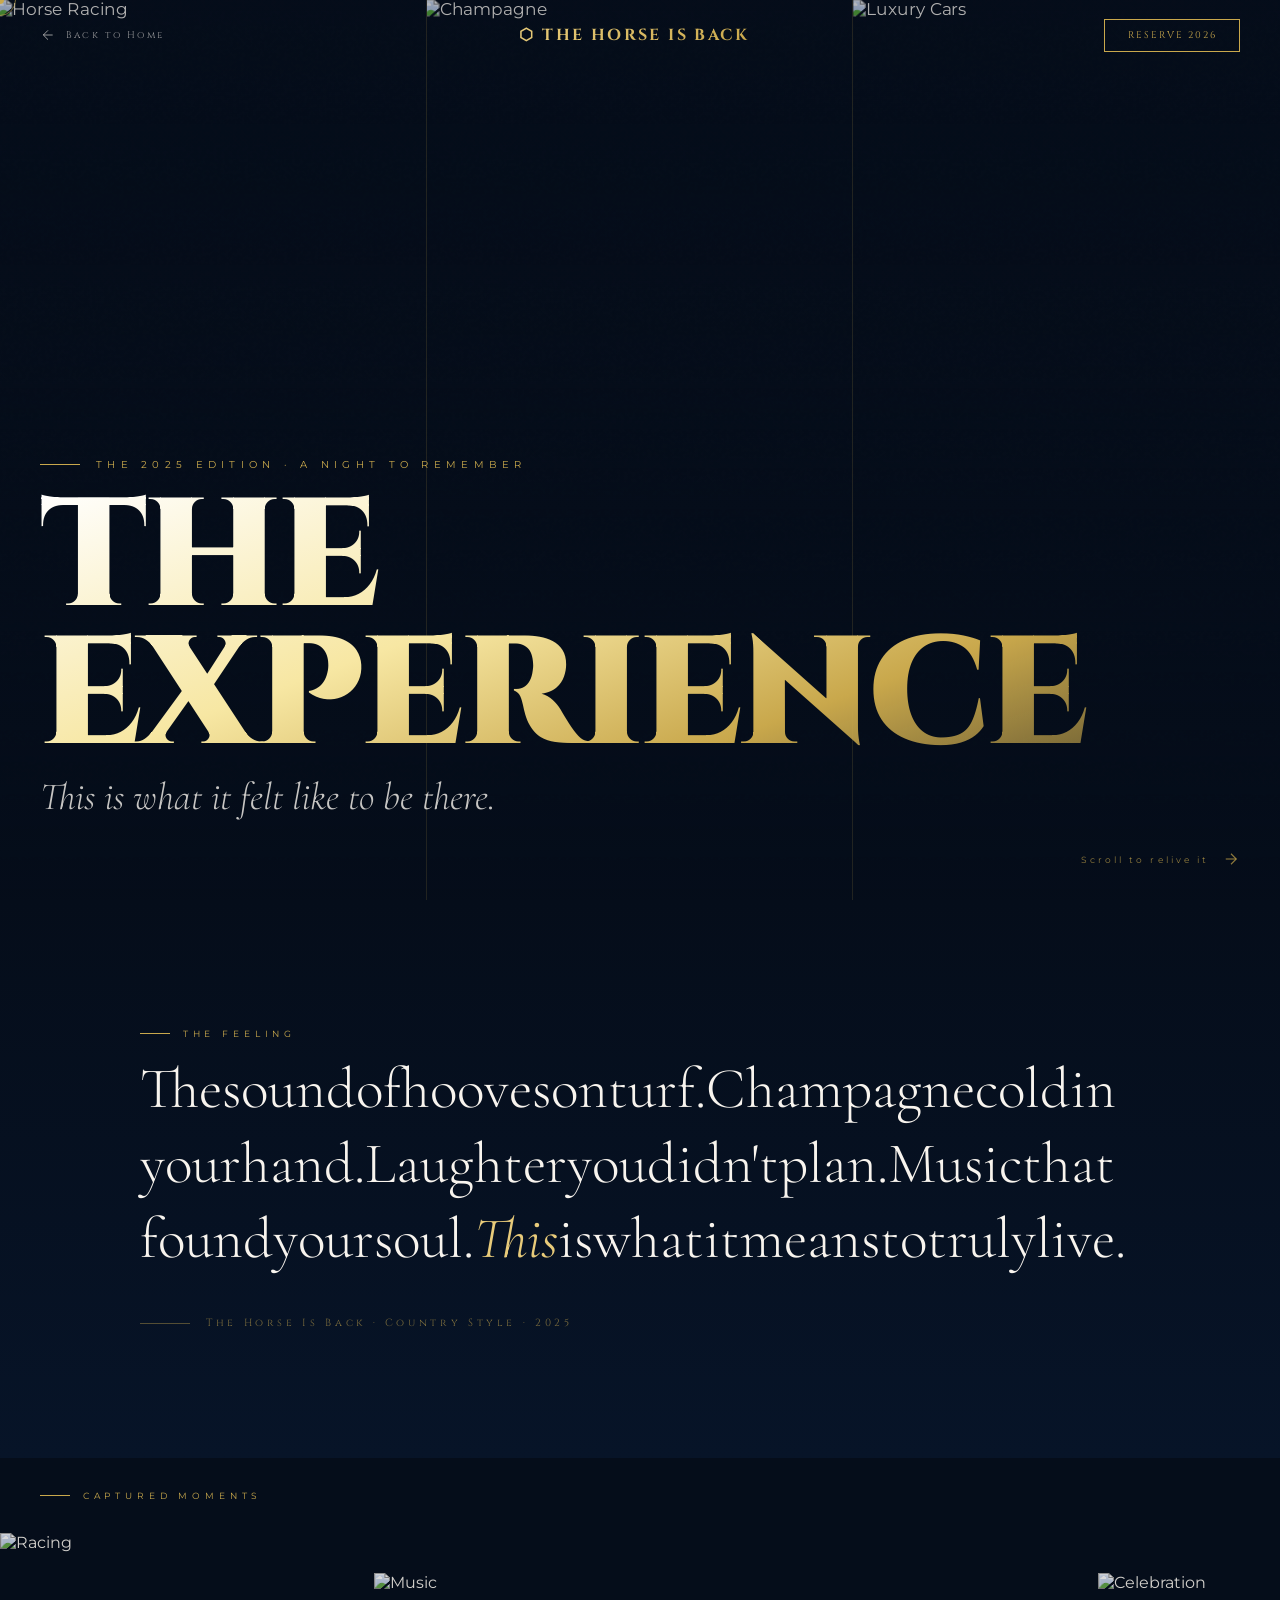
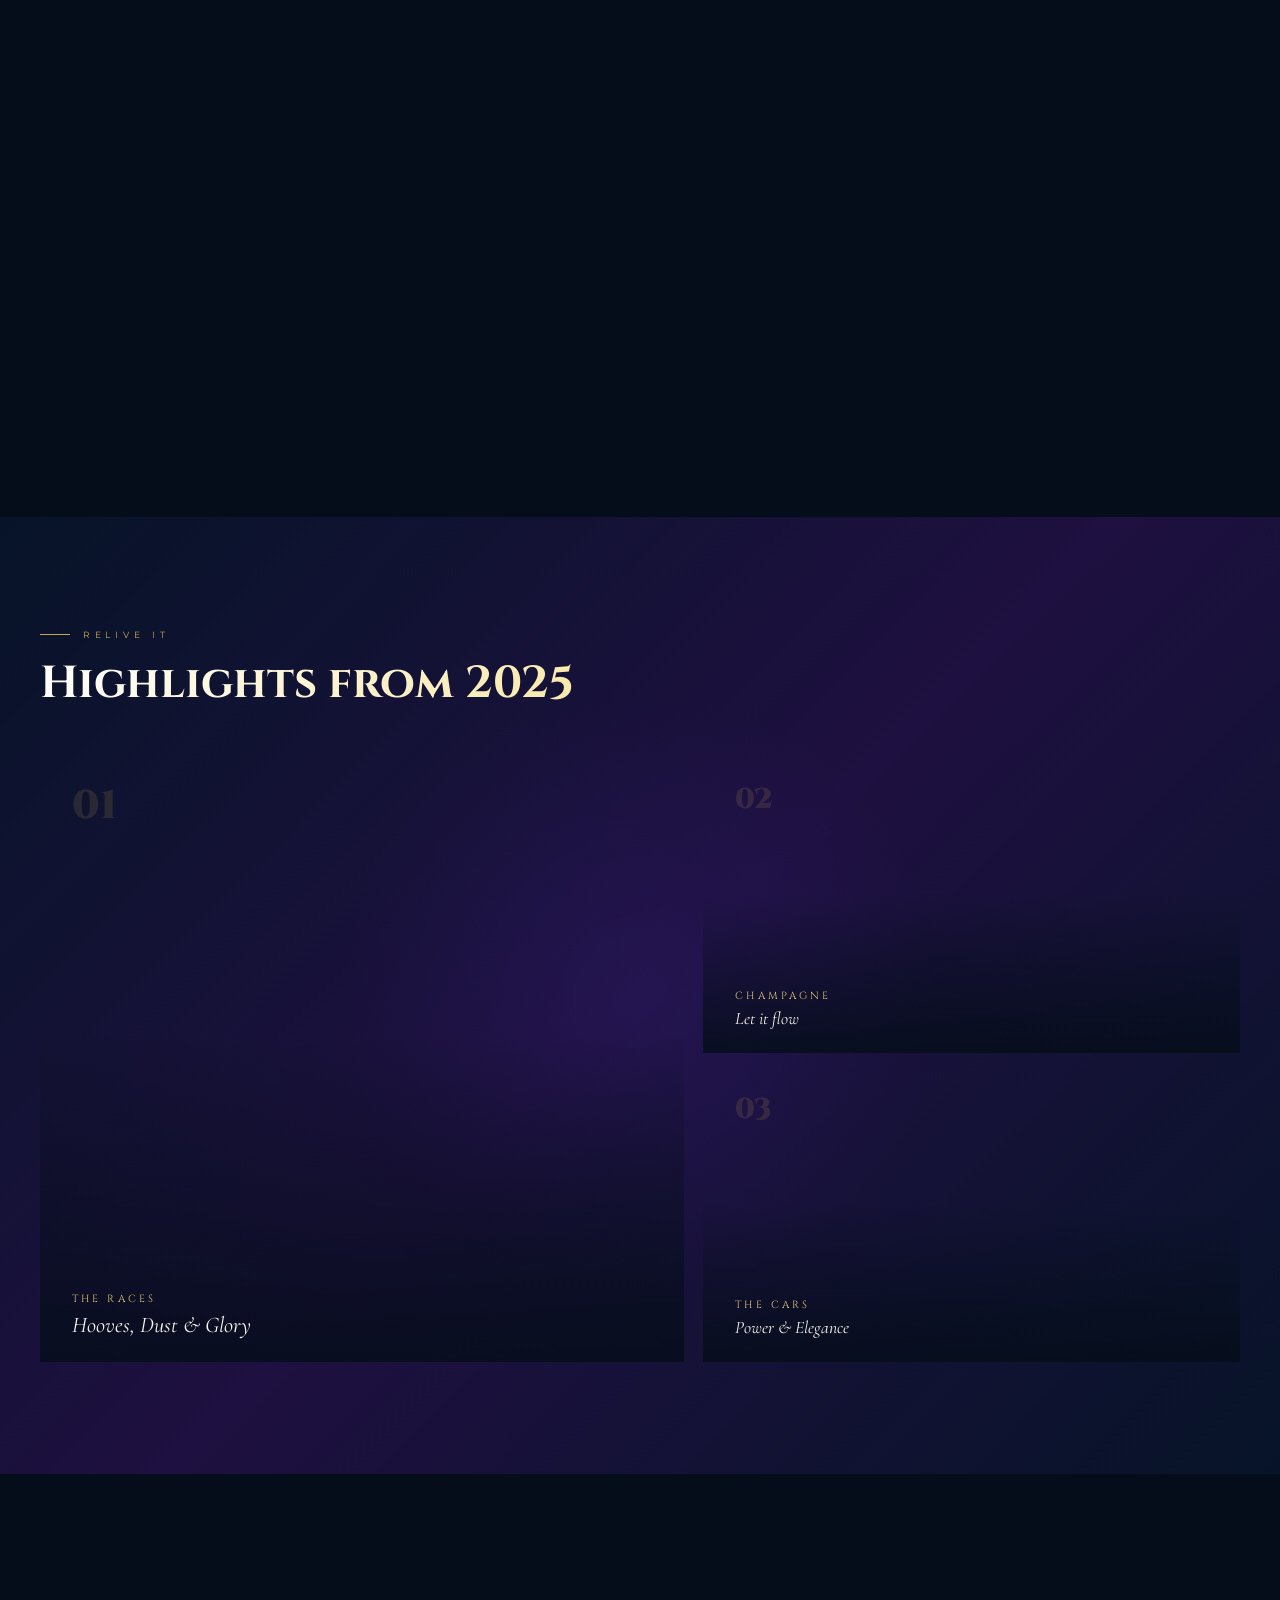
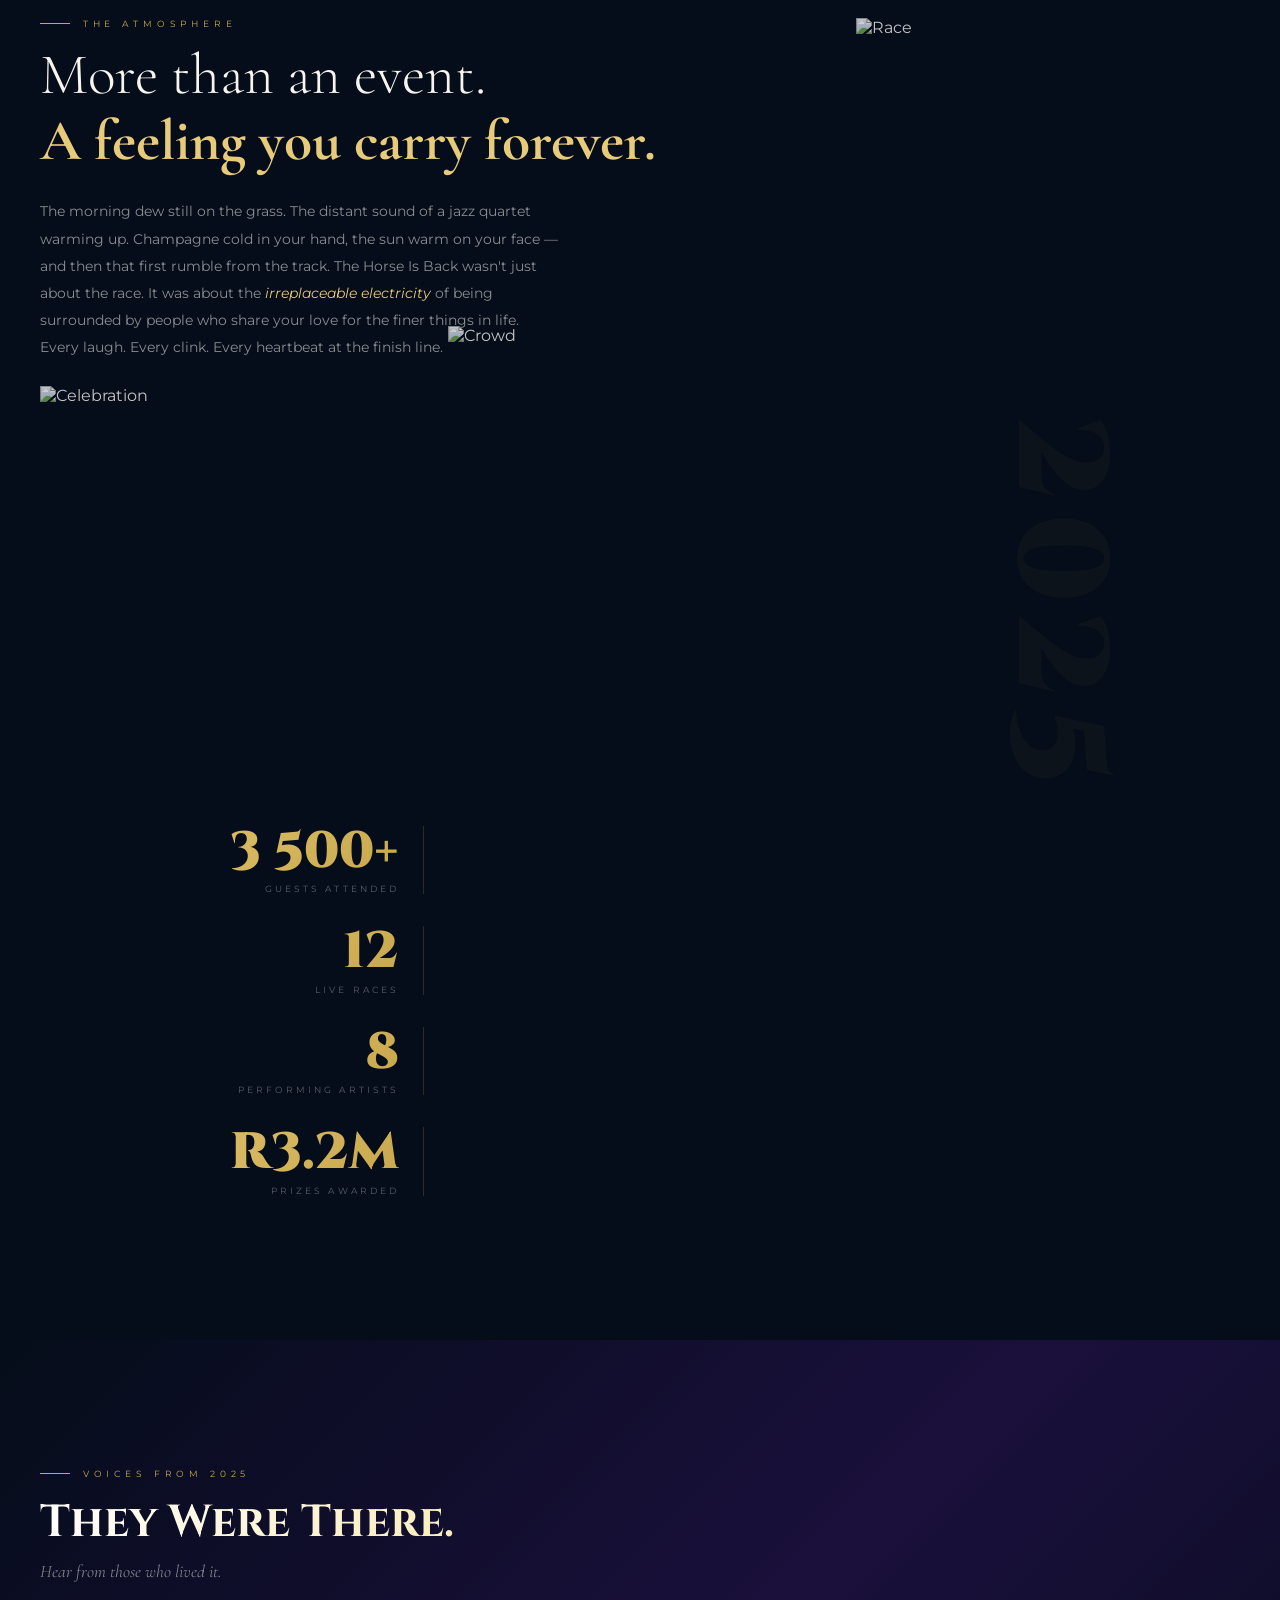
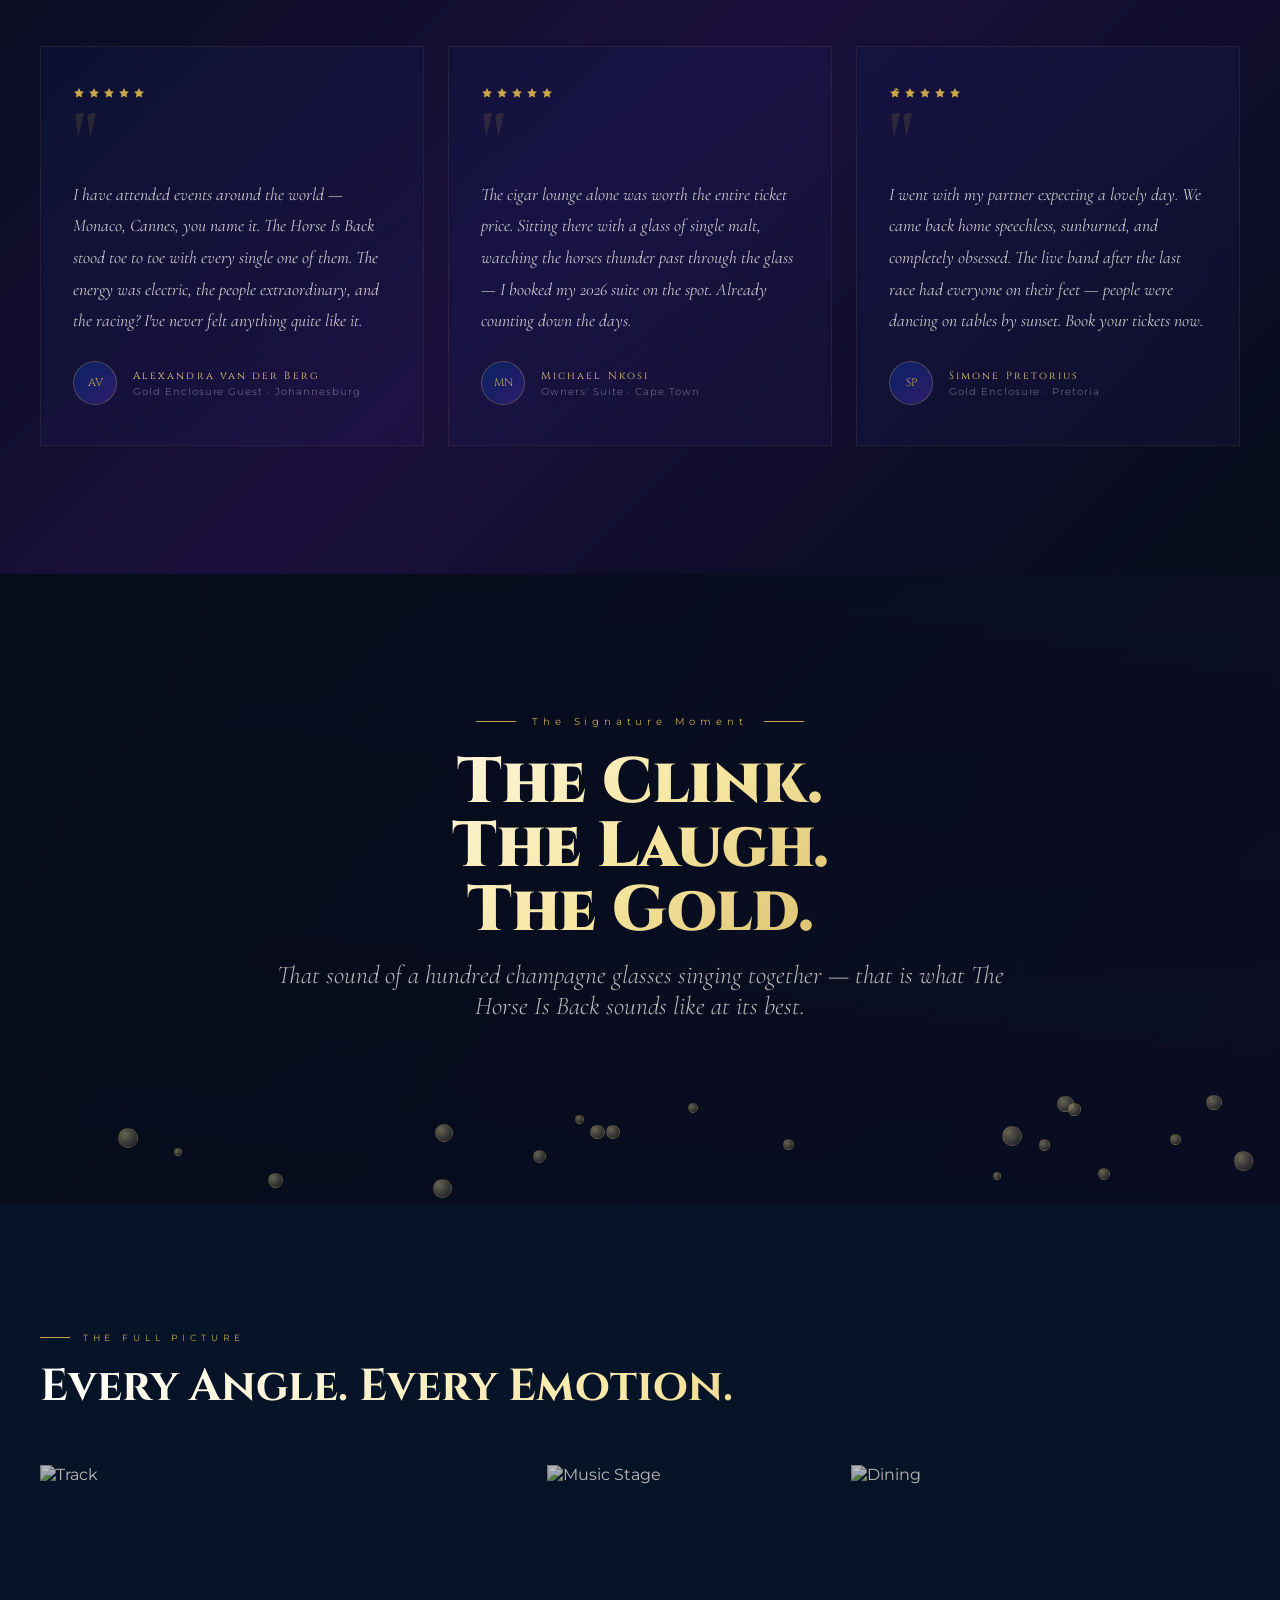
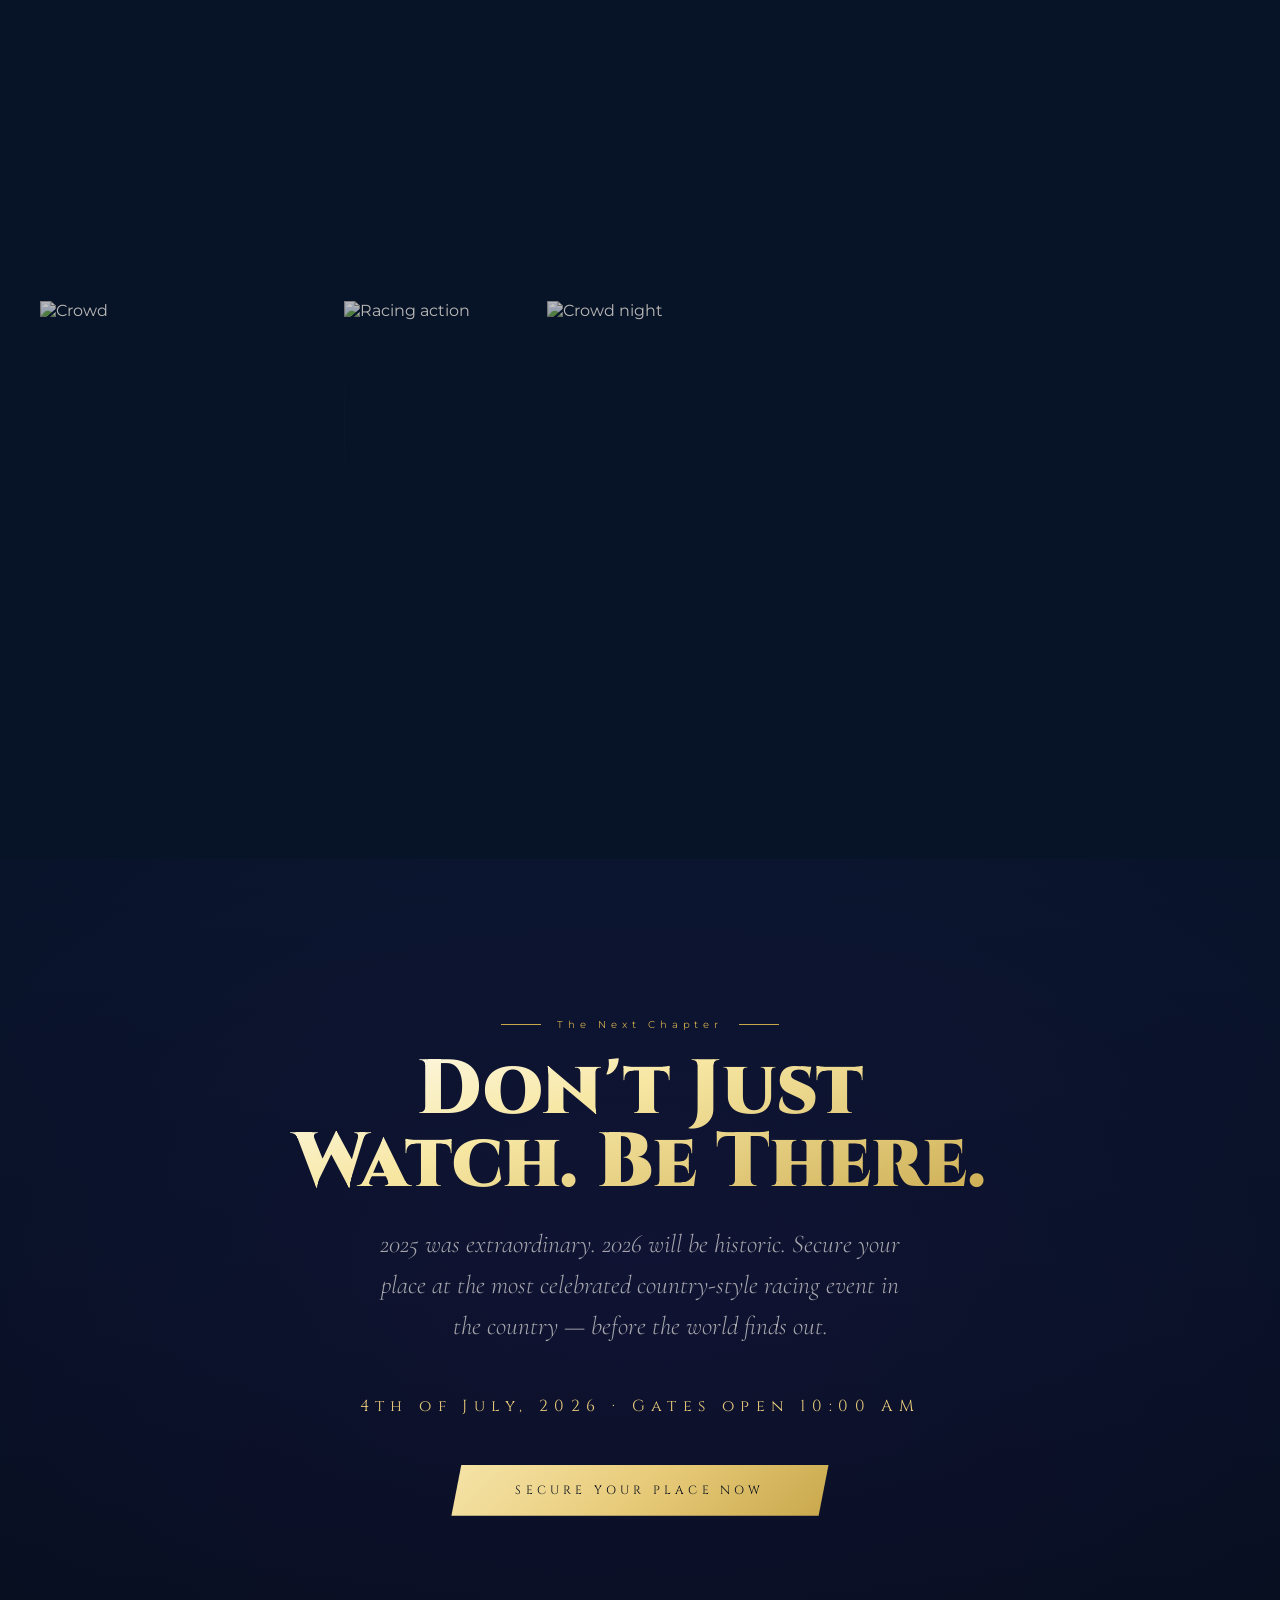
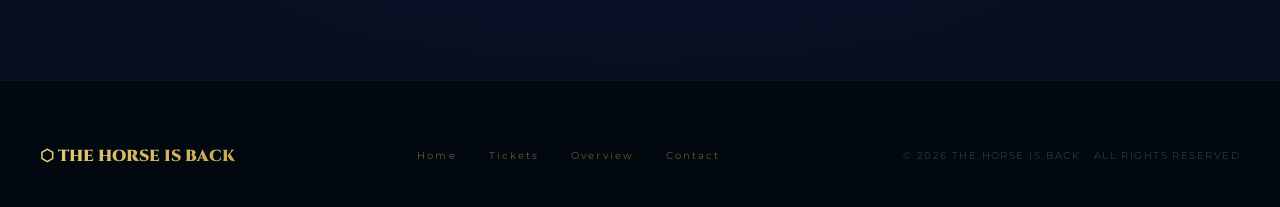
==== experience.html @ 3dd85c3e "changes" ====
<!DOCTYPE html>
<html lang="en">
<head>
<meta charset="UTF-8"/>
<meta name="viewport" content="width=device-width, initial-scale=1.0"/>
<title>THE EXPERIENCE — The Horse Is Back | Country Style</title>
<script src="https://cdn.tailwindcss.com"></script>
<link href="https://fonts.googleapis.com/css2?family=Cormorant+Garamond:ital,wght@0,300;0,400;0,600;0,700;1,300;1,400;1,600;1,700&family=Cinzel:wght@400;600;700;900&family=Montserrat:wght@200;300;400;500;600&display=swap" rel="stylesheet">

<style>
:root {
  --navy:       #050d1a;
  --deep:       #071428;
  --blue:       #0a2463;
  --violet:     #1e1040;
  --purple:     #2d1b69;
  --gold:       #c9a84c;
  --gold-light: #e8cb7a;
  --gold-pale:  #f5e4a8;
  --champagne:  #f7e7a3;
  --white:      #f8f4ee;
  --warm:       #ede0c4;
}

*{margin:0;padding:0;box-sizing:border-box;}
html{scroll-behavior:smooth;}
body{
  background:var(--navy);
  color:var(--white);
  font-family:'Montserrat',sans-serif;
  overflow-x:hidden;
  cursor:none;
}

/* ─── CURSOR ─── */
.cursor{width:8px;height:8px;background:var(--gold);border-radius:50%;position:fixed;top:0;left:0;pointer-events:none;z-index:9999;transform:translate(-50%,-50%);transition:transform .08s;}
.cursor-ring{width:32px;height:32px;border:1px solid rgba(201,168,76,.6);border-radius:50%;position:fixed;top:0;left:0;pointer-events:none;z-index:9998;transform:translate(-50%,-50%);transition:width .3s,height .3s,border-color .3s,opacity .3s;}
.cursor-text{position:fixed;top:0;left:0;pointer-events:none;z-index:9997;font-family:'Cinzel',serif;font-size:.45rem;letter-spacing:.2em;color:var(--gold);opacity:0;transform:translate(-50%,-50%);transition:opacity .3s;white-space:nowrap;}

/* ─── SCROLLBAR ─── */
::-webkit-scrollbar{width:3px;}
::-webkit-scrollbar-track{background:var(--navy);}
::-webkit-scrollbar-thumb{background:linear-gradient(var(--gold),var(--purple));}

/* ─── GRAIN OVERLAY ─── */
body::before{
  content:'';position:fixed;inset:0;z-index:1;pointer-events:none;
  background-image:url("data:image/svg+xml,%3Csvg viewBox='0 0 256 256' xmlns='http://www.w3.org/2000/svg'%3E%3Cfilter id='noise'%3E%3CfeTurbulence type='fractalNoise' baseFrequency='0.9' numOctaves='4' stitchTiles='stitch'/%3E%3C/filter%3E%3Crect width='100%25' height='100%25' filter='url(%23noise)' opacity='0.04'/%3E%3C/svg%3E");
  opacity:.35;
}

/* ─── NAVBAR ─── */
nav{position:fixed;top:0;left:0;right:0;z-index:100;padding:1.2rem 2.5rem;display:flex;align-items:center;justify-content:space-between;transition:all .4s;}
nav.scrolled{background:rgba(5,13,26,.96);border-bottom:1px solid rgba(201,168,76,.12);backdrop-filter:blur(24px);padding:.8rem 2.5rem;}
.nav-logo{font-family:'Cinzel',serif;font-size:1rem;font-weight:700;letter-spacing:.15em;background:linear-gradient(135deg,var(--gold-light),var(--gold));-webkit-background-clip:text;-webkit-text-fill-color:transparent;}
.nav-back{font-family:'Cinzel',serif;font-size:.6rem;letter-spacing:.25em;color:rgba(248,244,238,.6);text-decoration:none;display:flex;align-items:center;gap:.6rem;transition:color .3s;}
.nav-back:hover{color:var(--gold-light);}
.nav-back svg{transition:transform .3s;}
.nav-back:hover svg{transform:translateX(-4px);}
.nav-cta{font-family:'Cinzel',serif;font-size:.6rem;letter-spacing:.2em;padding:.55rem 1.4rem;border:1px solid var(--gold);color:var(--gold);text-decoration:none;transition:all .4s;position:relative;overflow:hidden;}
.nav-cta::before{content:'';position:absolute;top:0;left:-100%;width:100%;height:100%;background:linear-gradient(90deg,transparent,rgba(201,168,76,.15),transparent);transition:left .5s;}
.nav-cta:hover::before{left:100%;}
.nav-cta:hover{background:rgba(201,168,76,.08);}

/* ─── HERO ─── */
#hero{
  position:relative;height:100vh;min-height:700px;
  display:flex;align-items:flex-end;
  overflow:hidden;z-index:2;
}
.hero-reel{
  position:absolute;inset:0;
  display:grid;grid-template-columns:1fr 1fr 1fr;
  gap:0;
}
.hero-reel-col{
  position:relative;overflow:hidden;
  animation:heroColReveal 1.8s cubic-bezier(.77,0,.175,1) both;
}
.hero-reel-col:nth-child(1){animation-delay:.1s;}
.hero-reel-col:nth-child(2){animation-delay:.3s;}
.hero-reel-col:nth-child(3){animation-delay:.5s;}
@keyframes heroColReveal{
  0%{clip-path:inset(100% 0 0 0);}
  100%{clip-path:inset(0% 0 0 0);}
}
.hero-reel-col img,.hero-reel-col video{
  width:100%;height:100%;object-fit:cover;
  transform:scale(1.08);
  animation:heroKenBurns 18s ease-in-out infinite alternate;
}
@keyframes heroKenBurns{
  0%{transform:scale(1.08) translate(0,0);}
  100%{transform:scale(1.15) translate(-2%,-1%);}
}
.hero-reel-col:nth-child(2) img{animation-delay:-6s;}
.hero-reel-col:nth-child(3) img{animation-delay:-12s;}

.hero-overlay{
  position:absolute;inset:0;z-index:1;
  background:linear-gradient(
    180deg,
    rgba(5,13,26,.3) 0%,
    rgba(5,13,26,.1) 40%,
    rgba(5,13,26,.7) 75%,
    rgba(5,13,26,.98) 100%
  );
}
.hero-col-dividers{
  position:absolute;inset:0;z-index:2;pointer-events:none;
  display:grid;grid-template-columns:1fr 1fr 1fr;
}
.hero-col-dividers span{border-right:1px solid rgba(201,168,76,.15);}
.hero-col-dividers span:last-child{border-right:none;}

.hero-content{
  position:relative;z-index:3;
  padding:0 2.5rem 5rem;
  width:100%;
}
.hero-kicker{
  font-size:.6rem;letter-spacing:.55em;text-transform:uppercase;
  color:var(--gold);margin-bottom:1.2rem;
  opacity:0;animation:fadeUp .8s ease .9s forwards;
  display:flex;align-items:center;gap:1rem;
}
.hero-kicker::before{content:'';display:block;width:40px;height:1px;background:var(--gold);}
.hero-year{
  font-family:'Cinzel',serif;
  font-size:clamp(4rem,12vw,10rem);
  font-weight:900;line-height:.9;
  letter-spacing:-.02em;
  background:linear-gradient(160deg,#fff 0%,var(--champagne) 40%,var(--gold) 70%,rgba(201,168,76,.4) 100%);
  -webkit-background-clip:text;-webkit-text-fill-color:transparent;
  opacity:0;animation:fadeUp 1s ease 1.1s forwards;
}
.hero-subtitle{
  font-family:'Cormorant Garamond',serif;
  font-size:clamp(1.4rem,3vw,2.4rem);
  font-weight:300;font-style:italic;
  color:rgba(248,244,238,.8);
  margin-top:.5rem;
  opacity:0;animation:fadeUp .8s ease 1.3s forwards;
  max-width:600px;
}
.hero-scroll-hint{
  position:absolute;bottom:2rem;right:2.5rem;z-index:3;
  display:flex;align-items:center;gap:.8rem;
  font-size:.55rem;letter-spacing:.35em;color:rgba(201,168,76,.7);
  opacity:0;animation:fadeUp .8s ease 1.8s forwards;
}
.hero-scroll-hint svg{animation:bounceX 2s ease infinite;}
@keyframes bounceX{0%,100%{transform:translateX(0);}50%{transform:translateX(5px);}}
@keyframes fadeUp{from{opacity:0;transform:translateY(25px);}to{opacity:1;transform:translateY(0);}}

/* ─── SECTION BASICS ─── */
section{position:relative;z-index:2;}
.section-label{
  font-size:.55rem;letter-spacing:.55em;text-transform:uppercase;
  color:var(--gold);display:flex;align-items:center;gap:.8rem;margin-bottom:.8rem;
}
.section-label::before{content:'';display:block;width:30px;height:1px;background:var(--gold);}

/* ─── OPENING STATEMENT ─── */
#statement{
  padding:8rem 2.5rem;
  background:linear-gradient(180deg,var(--navy) 0%,var(--deep) 100%);
}
.statement-inner{max-width:1000px;margin:0 auto;}
.statement-quote{
  font-family:'Cormorant Garamond',serif;
  font-size:clamp(2rem,4.5vw,3.8rem);
  font-weight:300;line-height:1.3;
  color:var(--white);
}
.statement-quote em{
  color:var(--gold-light);font-style:italic;
}
.statement-quote .word{
  display:inline-block;
  opacity:0;transform:translateY(20px);
  transition:opacity .5s ease,transform .5s ease;
}
.statement-quote .word.visible{opacity:1;transform:translateY(0);}
.statement-sig{
  margin-top:2.5rem;
  font-family:'Cinzel',serif;
  font-size:.65rem;letter-spacing:.35em;
  color:rgba(201,168,76,.6);
  display:flex;align-items:center;gap:1rem;
}
.statement-sig::before{content:'';display:block;width:50px;height:1px;background:rgba(201,168,76,.4);}

/* ─── MOMENT STRIP (horizontal cinematic) ─── */
#moments{
  padding:2rem 0 4rem;
  overflow:hidden;
}
.moments-label{padding:0 2.5rem;margin-bottom:2rem;}
.moments-track{
  display:flex;gap:1rem;
  padding:0 2.5rem;
  overflow-x:auto;
  scrollbar-width:none;
  -ms-overflow-style:none;
  scroll-snap-type:x mandatory;
}
.moments-track::-webkit-scrollbar{display:none;}
.moment-card{
  flex:0 0 auto;
  scroll-snap-align:start;
  position:relative;overflow:hidden;
  cursor:none;
}
.moment-card:nth-child(odd){width:clamp(220px,28vw,380px);height:500px;}
.moment-card:nth-child(even){width:clamp(180px,22vw,300px);height:420px;margin-top:40px;}
.moment-card:nth-child(3n){width:clamp(280px,32vw,440px);height:540px;margin-top:-20px;}

.moment-img{
  width:100%;height:100%;object-fit:cover;
  transition:transform .9s cubic-bezier(.25,.46,.45,.94),filter .6s ease;
  filter:saturate(.8) brightness(.85);
}
.moment-card:hover .moment-img{transform:scale(1.07);filter:saturate(1.05) brightness(.95);}

.moment-overlay{
  position:absolute;inset:0;
  background:linear-gradient(to top,rgba(5,13,26,.9) 0%,transparent 50%);
  opacity:0;transition:opacity .4s ease;
  display:flex;flex-direction:column;justify-content:flex-end;padding:1.5rem;
}
.moment-card:hover .moment-overlay{opacity:1;}
.moment-tag{
  font-family:'Cinzel',serif;font-size:.6rem;letter-spacing:.25em;
  color:var(--gold);margin-bottom:.3rem;
  transform:translateY(10px);transition:transform .4s ease;
}
.moment-caption{
  font-family:'Cormorant Garamond',serif;font-size:1.1rem;font-style:italic;
  color:var(--white);
  transform:translateY(10px);transition:transform .4s ease .05s;
}
.moment-card:hover .moment-tag,.moment-card:hover .moment-caption{transform:translateY(0);}

/* Gold corner brackets */
.moment-card::before,.moment-card::after{
  content:'';position:absolute;z-index:2;
  width:20px;height:20px;
  border-color:rgba(201,168,76,0);
  border-style:solid;
  transition:border-color .4s ease,width .4s ease,height .4s ease;
}
.moment-card::before{top:8px;left:8px;border-width:1px 0 0 1px;}
.moment-card::after{bottom:8px;right:8px;border-width:0 1px 1px 0;}
.moment-card:hover::before,.moment-card:hover::after{border-color:var(--gold);width:28px;height:28px;}

/* ─── VIDEO IMMERSION BLOCK ─── */
#immersion{
  padding:7rem 2.5rem;
  background:linear-gradient(135deg,var(--deep) 0%,var(--violet) 50%,var(--deep) 100%);
  position:relative;overflow:hidden;
}
#immersion::before{
  content:'';position:absolute;top:50%;left:50%;
  width:600px;height:600px;
  background:radial-gradient(circle,rgba(45,27,105,.4) 0%,transparent 70%);
  transform:translate(-50%,-50%);
  pointer-events:none;
}
.immersion-grid{
  max-width:1300px;margin:0 auto;
  display:grid;
  grid-template-columns:1.2fr 1fr;
  grid-template-rows:auto auto;
  gap:1.2rem;
}
.immersion-main{
  grid-column:1;grid-row:1/3;
  position:relative;overflow:hidden;
  min-height:600px;
}
.immersion-side-top,.immersion-side-bot{
  grid-column:2;
  position:relative;overflow:hidden;
  min-height:288px;
}
.vid-frame{
  width:100%;height:100%;object-fit:cover;
  display:block;
  transition:transform .8s cubic-bezier(.25,.46,.45,.94),filter .5s ease;
  filter:brightness(.8) saturate(.85);
}
.immersion-main:hover .vid-frame,.immersion-side-top:hover .vid-frame,.immersion-side-bot:hover .vid-frame{
  transform:scale(1.05);
  filter:brightness(.95) saturate(1.05);
}
.vid-overlay{
  position:absolute;inset:0;
  background:linear-gradient(to top,rgba(5,13,26,.85) 0%,transparent 55%);
  display:flex;flex-direction:column;justify-content:space-between;
  padding:1.5rem 2rem;
  pointer-events:none;
}
.vid-play{
  width:56px;height:56px;
  border:1px solid rgba(201,168,76,.6);
  border-radius:50%;
  display:flex;align-items:center;justify-content:center;
  color:var(--gold);
  cursor:none;pointer-events:all;
  transition:all .4s ease;
  align-self:center;margin:auto;
}
.vid-play:hover{background:rgba(201,168,76,.1);border-color:var(--gold);transform:scale(1.15);}
.vid-info{pointer-events:none;}
.vid-number{
  font-family:'Cinzel',serif;font-size:2.5rem;font-weight:900;
  color:rgba(201,168,76,.15);line-height:1;
}
.vid-label{
  font-family:'Cinzel',serif;font-size:.65rem;letter-spacing:.3em;
  color:var(--gold-light);margin-bottom:.3rem;
}
.vid-title{
  font-family:'Cormorant Garamond',serif;font-size:1.4rem;font-style:italic;
  color:var(--white);
}

/* ─── FEELING SECTION (editorial layout) ─── */
#feeling{
  padding:9rem 2.5rem;
  background:var(--navy);
  position:relative;
}
#feeling::after{
  content:'2025';
  position:absolute;top:50%;right:2rem;
  transform:translateY(-50%) rotate(90deg);
  font-family:'Cinzel',serif;font-size:8rem;font-weight:900;
  color:rgba(201,168,76,.04);pointer-events:none;
  letter-spacing:.1em;
}
.feeling-grid{
  max-width:1300px;margin:0 auto;
  display:grid;
  grid-template-columns:1fr 1fr 1fr;
  grid-template-rows:auto auto;
  gap:1.5rem;
  align-items:start;
}
.feeling-text-block{
  grid-column:1/3;
  padding-right:4rem;
}
.feeling-heading{
  font-family:'Cormorant Garamond',serif;
  font-size:clamp(2.2rem,4.5vw,4rem);
  font-weight:300;line-height:1.15;
  color:var(--white);margin-bottom:1.5rem;
}
.feeling-heading strong{
  font-weight:700;color:var(--gold-light);
  display:block;
}
.feeling-body{
  font-size:.85rem;line-height:2;
  color:rgba(248,244,238,.55);
  max-width:520px;
}
.feeling-stat-col{
  display:flex;flex-direction:column;gap:2rem;
  padding-top:1rem;
}
.feeling-stat{
  text-align:right;
  border-right:1px solid rgba(201,168,76,.2);
  padding-right:1.5rem;
}
.feeling-stat-num{
  font-family:'Cinzel',serif;
  font-size:clamp(2.5rem,4vw,4rem);
  font-weight:900;
  background:linear-gradient(135deg,var(--gold-light),var(--gold));
  -webkit-background-clip:text;-webkit-text-fill-color:transparent;
  line-height:1;display:block;
}
.feeling-stat-label{
  font-size:.55rem;letter-spacing:.35em;text-transform:uppercase;
  color:rgba(248,244,238,.35);margin-top:.4rem;display:block;
}

/* Row 2 of feeling grid */
.feeling-img-a{grid-column:1;grid-row:2;min-height:400px;position:relative;overflow:hidden;}
.feeling-img-b{grid-column:2;grid-row:2;min-height:400px;position:relative;overflow:hidden;margin-top:-60px;}
.feeling-img-c{grid-column:3;grid-row:1/3;min-height:700px;position:relative;overflow:hidden;}

.feeling-img{
  width:100%;height:100%;object-fit:cover;
  transition:transform .9s cubic-bezier(.25,.46,.45,.94),filter .6s;
  filter:saturate(.75) brightness(.8);
}
.feeling-img-a:hover .feeling-img,.feeling-img-b:hover .feeling-img,.feeling-img-c:hover .feeling-img{
  transform:scale(1.06);
  filter:saturate(1) brightness(.9);
}
.feeling-img-label{
  position:absolute;bottom:1.5rem;left:1.5rem;z-index:2;
  font-family:'Cormorant Garamond',serif;font-size:1.1rem;font-style:italic;
  color:rgba(248,244,238,.9);
  opacity:0;transform:translateY(8px);
  transition:opacity .4s,transform .4s;
}
.feeling-img-a:hover .feeling-img-label,
.feeling-img-b:hover .feeling-img-label,
.feeling-img-c:hover .feeling-img-label{opacity:1;transform:translateY(0);}
.feeling-img-gradient{
  position:absolute;inset:0;
  background:linear-gradient(to top,rgba(5,13,26,.8) 0%,transparent 50%);
  opacity:0;transition:opacity .4s;pointer-events:none;
}
.feeling-img-a:hover .feeling-img-gradient,
.feeling-img-b:hover .feeling-img-gradient,
.feeling-img-c:hover .feeling-img-gradient{opacity:1;}

/* ─── TESTIMONIALS ─── */
#testimonials{
  padding:8rem 2.5rem;
  background:linear-gradient(135deg,rgba(5,13,26,.98) 0%,rgba(29,16,64,.9) 50%,rgba(5,13,26,.98) 100%),
  url('https://images.unsplash.com/photo-1534430480872-3498386e7856?w=1600&q=80') center/cover no-repeat fixed;
  position:relative;
}
.testimonials-inner{max-width:1200px;margin:0 auto;}
.testimonials-heading{
  font-family:'Cinzel',serif;
  font-size:clamp(1.8rem,3.5vw,3rem);
  font-weight:700;
  background:linear-gradient(135deg,#fff,var(--champagne),var(--gold));
  -webkit-background-clip:text;-webkit-text-fill-color:transparent;
  margin-bottom:.5rem;
}
.testimonials-sub{
  font-family:'Cormorant Garamond',serif;
  font-size:1.1rem;font-style:italic;
  color:rgba(248,244,238,.5);margin-bottom:4rem;
}
.testi-grid{
  display:grid;
  grid-template-columns:1fr 1fr 1fr;
  gap:1.5rem;
}
.testi-card{
  padding:2.5rem 2rem;
  background:linear-gradient(145deg,rgba(10,36,99,.2),rgba(45,27,105,.15));
  border:1px solid rgba(201,168,76,.1);
  position:relative;overflow:hidden;
  transition:all .5s ease;
  cursor:none;
}
.testi-card::before{
  content:'';position:absolute;top:0;left:0;right:0;height:1px;
  background:linear-gradient(90deg,transparent,var(--gold),transparent);
  transform:scaleX(0);transition:transform .5s ease;
}
.testi-card:hover{transform:translateY(-8px);border-color:rgba(201,168,76,.3);box-shadow:0 30px 60px rgba(45,27,105,.3);}
.testi-card:hover::before{transform:scaleX(1);}
.testi-quote-mark{
  font-family:'Cormorant Garamond',serif;
  font-size:5rem;line-height:.8;color:rgba(201,168,76,.15);
  margin-bottom:.5rem;font-weight:700;
}
.testi-text{
  font-family:'Cormorant Garamond',serif;
  font-size:1.1rem;font-style:italic;line-height:1.8;
  color:rgba(248,244,238,.8);margin-bottom:1.5rem;
}
.testi-author{display:flex;align-items:center;gap:1rem;}
.testi-avatar{
  width:44px;height:44px;border-radius:50%;
  border:1px solid rgba(201,168,76,.3);
  background:linear-gradient(135deg,var(--blue),var(--purple));
  display:flex;align-items:center;justify-content:center;
  font-family:'Cinzel',serif;font-size:.7rem;color:var(--gold);
  flex-shrink:0;
}
.testi-name{font-family:'Cinzel',serif;font-size:.65rem;letter-spacing:.2em;color:var(--gold-light);}
.testi-role{font-size:.6rem;letter-spacing:.1em;color:rgba(248,244,238,.35);margin-top:.15rem;}
.testi-stars{display:flex;gap:3px;margin-bottom:.5rem;}
.testi-stars svg{color:var(--gold);}

/* ─── CHAMPAGNE TOAST CINEMATIC ─── */
#toast{
  height:70vh;min-height:500px;
  position:relative;overflow:hidden;
  display:flex;align-items:center;justify-content:center;
}
.toast-bg{
  position:absolute;inset:0;
  background:
    linear-gradient(135deg,rgba(5,13,26,.6) 0%,rgba(29,16,64,.5) 100%),
    url('https://images.unsplash.com/photo-1578662996442-48f60103fc96?w=1600&q=80') center/cover no-repeat;
  transform:scale(1.05);
  transition:transform 8s ease;
}
#toast:hover .toast-bg{transform:scale(1);}
.toast-overlay{
  position:absolute;inset:0;
  background:linear-gradient(180deg,rgba(5,13,26,.3) 0%,rgba(5,13,26,.6) 100%);
}
.toast-content{
  position:relative;z-index:2;
  text-align:center;padding:0 2rem;
  max-width:800px;
}
.toast-eyebrow{
  font-size:.6rem;letter-spacing:.5em;color:var(--gold);
  margin-bottom:1.5rem;display:flex;align-items:center;justify-content:center;gap:1rem;
}
.toast-eyebrow::before,.toast-eyebrow::after{content:'';display:block;width:40px;height:1px;background:var(--gold);}
.toast-heading{
  font-family:'Cinzel',serif;
  font-size:clamp(2rem,5vw,5rem);
  font-weight:900;
  background:linear-gradient(135deg,#fff,var(--champagne),var(--gold));
  -webkit-background-clip:text;-webkit-text-fill-color:transparent;
  line-height:1;margin-bottom:1rem;
}
.toast-sub{
  font-family:'Cormorant Garamond',serif;
  font-size:clamp(1.2rem,2vw,1.8rem);font-style:italic;font-weight:300;
  color:rgba(248,244,238,.75);margin-bottom:2.5rem;
}

/* ─── HIGHLIGHT REEL (masonry-style stacked grid) ─── */
#reel{
  padding:8rem 2.5rem;
  background:var(--deep);
}
.reel-grid{
  max-width:1300px;margin:0 auto;
  display:grid;
  grid-template-columns:repeat(12,1fr);
  grid-template-rows:auto;
  gap:1rem;
}
/* Placing items creatively across the 12-col grid */
.reel-item{position:relative;overflow:hidden;cursor:none;}
.reel-item:nth-child(1){grid-column:1/6;grid-row:1;min-height:420px;}
.reel-item:nth-child(2){grid-column:6/9;grid-row:1;min-height:420px;}
.reel-item:nth-child(3){grid-column:9/13;grid-row:1/3;min-height:860px;}
.reel-item:nth-child(4){grid-column:1/4;grid-row:2;min-height:430px;}
.reel-item:nth-child(5){grid-column:4/6;grid-row:2;min-height:430px;}
.reel-item:nth-child(6){grid-column:6/9;grid-row:2;min-height:430px;}

.reel-img{
  width:100%;height:100%;object-fit:cover;display:block;
  filter:saturate(.7) brightness(.75);
  transition:transform .9s cubic-bezier(.25,.46,.45,.94),filter .6s ease;
}
.reel-item:hover .reel-img{transform:scale(1.08);filter:saturate(1.1) brightness(.92);}

/* Unique hover overlay per item */
.reel-overlay{
  position:absolute;inset:0;
  display:flex;align-items:flex-end;
  padding:1.5rem;
}
.reel-overlay::before{
  content:'';position:absolute;inset:0;
  background:linear-gradient(to top,rgba(5,13,26,.9) 0%,transparent 60%);
  opacity:0;transition:opacity .4s ease;
}
.reel-item:hover .reel-overlay::before{opacity:1;}
.reel-meta{
  position:relative;z-index:1;
  transform:translateY(15px);opacity:0;
  transition:transform .4s ease,opacity .4s ease;
}
.reel-item:hover .reel-meta{transform:translateY(0);opacity:1;}
.reel-meta-tag{font-family:'Cinzel',serif;font-size:.55rem;letter-spacing:.3em;color:var(--gold);}
.reel-meta-title{font-family:'Cormorant Garamond',serif;font-size:1.2rem;font-style:italic;color:var(--white);}

/* Diagonal shine on hover */
.reel-item::after{
  content:'';position:absolute;inset:0;
  background:linear-gradient(135deg,transparent 40%,rgba(201,168,76,.06) 50%,transparent 60%);
  transform:translateX(-100%);
  transition:transform .6s ease;
}
.reel-item:hover::after{transform:translateX(100%);}

/* ─── COUNTDOWN CTA ─── */
#cta{
  padding:10rem 2.5rem;
  background:linear-gradient(180deg,var(--deep) 0%,var(--navy) 100%);
  text-align:center;position:relative;overflow:hidden;
}
#cta::before{
  content:'';position:absolute;top:-50%;left:-50%;
  width:200%;height:200%;
  background:radial-gradient(ellipse at center,rgba(45,27,105,.25) 0%,transparent 60%);
  animation:ctaPulse 6s ease infinite;
}
@keyframes ctaPulse{0%,100%{transform:scale(1);}50%{transform:scale(1.1);}}
.cta-inner{position:relative;z-index:2;max-width:800px;margin:0 auto;}
.cta-eyebrow{font-size:.6rem;letter-spacing:.5em;color:var(--gold);margin-bottom:1.5rem;display:flex;align-items:center;justify-content:center;gap:1rem;}
.cta-eyebrow::before,.cta-eyebrow::after{content:'';display:block;width:40px;height:1px;background:var(--gold);}
.cta-heading{
  font-family:'Cinzel',serif;
  font-size:clamp(2.5rem,6vw,5.5rem);
  font-weight:900;line-height:.95;
  background:linear-gradient(160deg,#fff 0%,var(--champagne) 40%,var(--gold) 100%);
  -webkit-background-clip:text;-webkit-text-fill-color:transparent;
  margin-bottom:1.5rem;
}
.cta-sub{
  font-family:'Cormorant Garamond',serif;
  font-size:clamp(1.2rem,2vw,1.7rem);font-style:italic;font-weight:300;
  color:rgba(248,244,238,.65);
  max-width:550px;margin:0 auto 3rem;line-height:1.6;
}
.cta-date{
  font-family:'Cinzel',serif;font-size:1rem;letter-spacing:.4em;
  color:var(--gold-light);margin-bottom:3rem;
}
.cta-btn{
  display:inline-block;
  font-family:'Cinzel',serif;font-size:.75rem;letter-spacing:.35em;
  padding:1.1rem 4rem;text-decoration:none;
  color:var(--navy);
  background:linear-gradient(135deg,var(--gold-pale),var(--gold-light),var(--gold));
  position:relative;overflow:hidden;
  clip-path:polygon(10px 0%,100% 0%,calc(100% - 10px) 100%,0% 100%);
  transition:all .4s ease;
}
.cta-btn:hover{
  transform:translateY(-4px);
  box-shadow:0 20px 50px rgba(201,168,76,.4);
  letter-spacing:.45em;
}
.cta-btn::before{
  content:'';position:absolute;inset:0;
  background:linear-gradient(135deg,rgba(255,255,255,.3),transparent);
  transform:translateX(-100%) skewX(-20deg);
  transition:transform .6s ease;
}
.cta-btn:hover::before{transform:translateX(200%) skewX(-20deg);}

/* ─── FOOTER ─── */
footer{
  padding:4rem 2.5rem 2.5rem;
  background:#020810;
  border-top:1px solid rgba(201,168,76,.08);
}
.footer-row{max-width:1200px;margin:0 auto;display:flex;align-items:center;justify-content:space-between;flex-wrap:wrap;gap:1.5rem;}
.footer-logo{font-family:'Cinzel',serif;font-size:1rem;font-weight:900;background:linear-gradient(135deg,var(--gold-light),var(--gold));-webkit-background-clip:text;-webkit-text-fill-color:transparent;}
.footer-copy{font-size:.6rem;letter-spacing:.15em;color:rgba(248,244,238,.2);}
.footer-link{font-size:.65rem;letter-spacing:.2em;color:rgba(201,168,76,.5);text-decoration:none;transition:color .3s;}
.footer-link:hover{color:var(--gold-light);}

/* ─── BUBBLES ─── */
.bubble{
  position:absolute;border-radius:50%;
  background:radial-gradient(circle at 30% 30%,rgba(247,231,163,.4),rgba(201,168,76,.05));
  border:1px solid rgba(201,168,76,.2);
  pointer-events:none;z-index:1;
  animation:floatBubble linear infinite;
}
@keyframes floatBubble{
  0%{transform:translateY(0) translateX(0) scale(1);opacity:0;}
  10%{opacity:.7;}
  90%{opacity:.2;}
  100%{transform:translateY(-100vh) translateX(var(--drift)) scale(.4);opacity:0;}
}

/* ─── SCROLL REVEAL ─── */
.reveal{opacity:0;transform:translateY(35px);transition:opacity .8s ease,transform .8s ease;}
.reveal-left{opacity:0;transform:translateX(-45px);transition:opacity .9s ease,transform .9s ease;}
.reveal-right{opacity:0;transform:translateX(45px);transition:opacity .9s ease,transform .9s ease;}
.reveal-scale{opacity:0;transform:scale(.95);transition:opacity .8s ease,transform .8s ease;}
.revealed{opacity:1 !important;transform:none !important;}

/* ─── RESPONSIVE ─── */
@media(max-width:1024px){
  .feeling-grid{grid-template-columns:1fr 1fr;grid-template-rows:auto auto auto;}
  .feeling-text-block{grid-column:1/3;padding-right:0;}
  .feeling-stat-col{flex-direction:row;grid-column:1/3;}
  .feeling-img-a{grid-column:1;grid-row:3;}
  .feeling-img-b{grid-column:2;grid-row:3;margin-top:0;}
  .feeling-img-c{grid-column:1/3;grid-row:4;min-height:400px;}
  .testi-grid{grid-template-columns:1fr 1fr;}
  .reel-item:nth-child(1){grid-column:1/7;}
  .reel-item:nth-child(2){grid-column:7/13;}
  .reel-item:nth-child(3){grid-column:1/5;grid-row:2/3;min-height:420px;}
  .reel-item:nth-child(4){grid-column:5/9;grid-row:2;}
  .reel-item:nth-child(5){grid-column:9/13;grid-row:2;}
  .reel-item:nth-child(6){grid-column:1/7;grid-row:3;}
  .immersion-grid{grid-template-columns:1fr;}
  .immersion-main{min-height:420px;}
  .immersion-side-top,.immersion-side-bot{min-height:250px;}
}
@media(max-width:768px){
  .hero-reel{grid-template-columns:1fr;}
  .hero-reel-col:nth-child(2),.hero-reel-col:nth-child(3){display:none;}
  .testi-grid{grid-template-columns:1fr;}
  .reel-grid{grid-template-columns:1fr 1fr;}
  .reel-item:nth-child(n){grid-column:auto;grid-row:auto;min-height:260px;}
  .reel-item:nth-child(3){min-height:260px;}
  .feeling-grid{grid-template-columns:1fr;}
  .feeling-text-block{grid-column:1;}
  .feeling-stat-col{grid-column:1;}
  .feeling-img-a,.feeling-img-b,.feeling-img-c{grid-column:1;min-height:300px;margin-top:0;}
  nav .nav-back span{display:none;}
  body{cursor:auto;}
  .cursor,.cursor-ring,.cursor-text{display:none;}
}
@media(max-width:480px){
  .reel-grid{grid-template-columns:1fr;}
  .reel-item:nth-child(n){min-height:240px;}
  .hero-year{font-size:5rem;}
}
</style>
</head>
<body>

<!-- CURSOR -->
<div class="cursor" id="cursor"></div>
<div class="cursor-ring" id="cursor-ring"></div>
<div class="cursor-text" id="cursor-text">VIEW</div>

<!-- ═══════════════════════════
     NAVBAR
═══════════════════════════ -->
<nav id="navbar">
  <a href="index.html" class="nav-back">
    <svg width="16" height="16" viewBox="0 0 24 24" fill="none" stroke="currentColor" stroke-width="1.5"><line x1="19" y1="12" x2="5" y2="12"/><polyline points="12 19 5 12 12 5"/></svg>
    <span>Back to Home</span>
  </a>
  <div class="nav-logo">⬡ THE HORSE IS BACK</div>
  <a href="index.html#tickets" class="nav-cta">RESERVE 2026</a>
</nav>

<!-- ═══════════════════════════
     HERO — 3-column cinematic reel
═══════════════════════════ -->
<section id="hero">
  <div class="hero-reel">
    <div class="hero-reel-col">
      <img src="https://images.unsplash.com/photo-1598897516688-b3f82bc6c941?w=800&q=85" alt="Horse Racing"/>
    </div>
    <div class="hero-reel-col">
      <img src="https://images.unsplash.com/photo-1578662996442-48f60103fc96?w=800&q=85" alt="Champagne"/>
    </div>
    <div class="hero-reel-col">
      <img src="https://images.unsplash.com/photo-1544636331-e26879cd4d9b?w=800&q=85" alt="Luxury Cars"/>
    </div>
  </div>
  <div class="hero-overlay"></div>
  <div class="hero-col-dividers"><span></span><span></span><span></span></div>

  <div class="hero-content">
    <div class="hero-kicker">The 2025 Edition · A Night to Remember</div>
    <div class="hero-year">THE<br>EXPERIENCE</div>
    <p class="hero-subtitle">This is what it felt like to be there.</p>
  </div>

  <div class="hero-scroll-hint">
    <span>Scroll to relive it</span>
    <svg width="18" height="18" viewBox="0 0 24 24" fill="none" stroke="currentColor" stroke-width="1.5"><line x1="5" y1="12" x2="19" y2="12"/><polyline points="12 5 19 12 12 19"/></svg>
  </div>
</section>

<!-- ═══════════════════════════
     OPENING STATEMENT
═══════════════════════════ -->
<section id="statement">
  <div class="statement-inner reveal">
    <div class="section-label">The Feeling</div>
    <div class="statement-quote" id="quote-text">
      <!-- Words injected by JS for staggered animation -->
    </div>
    <div class="statement-sig">The Horse Is Back · Country Style · 2025</div>
  </div>
</section>

<!-- ═══════════════════════════
     HORIZONTAL MOMENTS STRIP
═══════════════════════════ -->
<section id="moments">
  <div class="moments-label">
    <div class="section-label reveal">Captured Moments</div>
  </div>
  <div class="moments-track" id="moments-track">

    <div class="moment-card">
      <img class="moment-img" src="https://images.unsplash.com/photo-1551969014-7d2c4cddf0b6?w=600&q=80" alt="Racing"/>
      <div class="moment-overlay">
        <div class="moment-tag">THE TRACK</div>
        <div class="moment-caption">"Nothing compares to that thunder"</div>
      </div>
    </div>

    <div class="moment-card">
      <img class="moment-img" src="https://images.unsplash.com/photo-1470229722913-7c0e2dbbafd3?w=500&q=80" alt="Music"/>
      <div class="moment-overlay">
        <div class="moment-tag">LIVE MUSIC</div>
        <div class="moment-caption">"The crowd became one"</div>
      </div>
    </div>

    <div class="moment-card">
      <img class="moment-img" src="https://images.unsplash.com/photo-1567521464027-f127ff144326?w=700&q=80" alt="Fine dining"/>
      <div class="moment-overlay">
        <div class="moment-tag">THE TABLE</div>
        <div class="moment-caption">"Every bite, a memory"</div>
      </div>
    </div>

    <div class="moment-card">
      <img class="moment-img" src="https://images.unsplash.com/photo-1614267861476-0d129972a0f4?w=500&q=80" alt="Celebration"/>
      <div class="moment-overlay">
        <div class="moment-tag">THE MOMENT</div>
        <div class="moment-caption">"Pure, unbridled joy"</div>
      </div>
    </div>

    <div class="moment-card">
      <img class="moment-img" src="https://images.unsplash.com/photo-1544636331-e26879cd4d9b?w=700&q=80" alt="Luxury cars"/>
      <div class="moment-overlay">
        <div class="moment-tag">PRESTIGE MOTORS</div>
        <div class="moment-caption">"Beauty in motion"</div>
      </div>
    </div>

    <div class="moment-card">
      <img class="moment-img" src="https://images.unsplash.com/photo-1578662996442-48f60103fc96?w=500&q=80" alt="Champagne"/>
      <div class="moment-overlay">
        <div class="moment-tag">THE TOAST</div>
        <div class="moment-caption">"To life, to luxury"</div>
      </div>
    </div>

    <div class="moment-card">
      <img class="moment-img" src="https://images.unsplash.com/photo-1528360983277-13d401cdc186?w=600&q=80" alt="Crowd"/>
      <div class="moment-overlay">
        <div class="moment-tag">THE PEOPLE</div>
        <div class="moment-caption">"Strangers became family"</div>
      </div>
    </div>

  </div>
</section>

<!-- ═══════════════════════════
     VIDEO IMMERSION BLOCK
═══════════════════════════ -->
<section id="immersion">
  <div style="max-width:1300px;margin:0 auto 3rem;">
    <div class="section-label reveal">Relive It</div>
    <h2 style="font-family:'Cinzel',serif;font-size:clamp(1.8rem,3.5vw,3rem);font-weight:700;background:linear-gradient(135deg,#fff,var(--champagne),var(--gold));-webkit-background-clip:text;-webkit-text-fill-color:transparent;" class="reveal">Highlights from 2025</h2>
  </div>

  <div class="immersion-grid">

    <!-- Main video panel -->
    <div class="immersion-main reveal-left">
      <video class="vid-frame" autoplay muted loop playsinline
        src="https://cdn.coverr.co/videos/coverr-a-black-horse-running-in-a-field-5540/1080p.mp4"
        poster="https://images.unsplash.com/photo-1598897516688-b3f82bc6c941?w=900&q=80">
      </video>
      <div class="vid-overlay">
        <div class="vid-number">01</div>
        <div class="vid-info">
          <div class="vid-label">THE RACES</div>
          <div class="vid-title">Hooves, Dust &amp; Glory</div>
        </div>
      </div>
    </div>

    <!-- Side top -->
    <div class="immersion-side-top reveal-right">
      <video class="vid-frame" autoplay muted loop playsinline
        src="https://cdn.coverr.co/videos/coverr-pouring-champagne-into-glasses-7792/1080p.mp4"
        poster="https://images.unsplash.com/photo-1578662996442-48f60103fc96?w=600&q=80">
      </video>
      <div class="vid-overlay">
        <div class="vid-number" style="font-size:1.8rem;">02</div>
        <div class="vid-info">
          <div class="vid-label">CHAMPAGNE</div>
          <div class="vid-title" style="font-size:1.1rem;">Let it flow</div>
        </div>
      </div>
    </div>

    <!-- Side bottom -->
    <div class="immersion-side-bot reveal-right" style="transition-delay:.15s;">
      <video class="vid-frame" autoplay muted loop playsinline
        src="https://cdn.coverr.co/videos/coverr-luxury-car-6743/1080p.mp4"
        poster="https://images.unsplash.com/photo-1544636331-e26879cd4d9b?w=600&q=80">
      </video>
      <div class="vid-overlay">
        <div class="vid-number" style="font-size:1.8rem;">03</div>
        <div class="vid-info">
          <div class="vid-label">THE CARS</div>
          <div class="vid-title" style="font-size:1.1rem;">Power &amp; Elegance</div>
        </div>
      </div>
    </div>

  </div>
</section>

<!-- ═══════════════════════════
     FEELING SECTION
═══════════════════════════ -->
<section id="feeling">
  <div class="feeling-grid" style="max-width:1300px;margin:0 auto;">

    <div class="feeling-text-block reveal">
      <div class="section-label">The Atmosphere</div>
      <h2 class="feeling-heading">
        More than an event.<br>
        <strong>A feeling you carry forever.</strong>
      </h2>
      <p class="feeling-body">
        The morning dew still on the grass. The distant sound of a jazz quartet warming up.
        Champagne cold in your hand, the sun warm on your face — and then that first rumble
        from the track. The Horse Is Back wasn't just about the race. It was about the
        <em style="color:var(--gold-light);">irreplaceable electricity</em> of being
        surrounded by people who share your love for the finer things in life.
        Every laugh. Every clink. Every heartbeat at the finish line.
      </p>
    </div>

    <div class="feeling-stat-col reveal" style="transition-delay:.2s;">
      <div class="feeling-stat">
        <span class="feeling-stat-num">3 500+</span>
        <span class="feeling-stat-label">Guests attended</span>
      </div>
      <div class="feeling-stat">
        <span class="feeling-stat-num">12</span>
        <span class="feeling-stat-label">Live races</span>
      </div>
      <div class="feeling-stat">
        <span class="feeling-stat-num">8</span>
        <span class="feeling-stat-label">Performing artists</span>
      </div>
      <div class="feeling-stat">
        <span class="feeling-stat-num">R3.2M</span>
        <span class="feeling-stat-label">Prizes awarded</span>
      </div>
    </div>

    <div class="feeling-img-a reveal-left" style="transition-delay:.1s;">
      <img class="feeling-img" src="https://images.unsplash.com/photo-1614267861476-0d129972a0f4?w=700&q=80" alt="Celebration"/>
      <div class="feeling-img-gradient"></div>
      <div class="feeling-img-label">"The moment we'd been waiting for"</div>
    </div>

    <div class="feeling-img-b reveal" style="transition-delay:.2s;">
      <img class="feeling-img" src="https://images.unsplash.com/photo-1528360983277-13d401cdc186?w=700&q=80" alt="Crowd"/>
      <div class="feeling-img-gradient"></div>
      <div class="feeling-img-label">"Strangers, friends, family"</div>
    </div>

    <div class="feeling-img-c reveal-right" style="transition-delay:.1s;">
      <img class="feeling-img" src="https://images.unsplash.com/photo-1551969014-7d2c4cddf0b6?w=700&q=85" alt="Race"/>
      <div class="feeling-img-gradient"></div>
      <div class="feeling-img-label">"The roar. The thunder. The glory."</div>
    </div>

  </div>
</section>

<!-- ═══════════════════════════
     TESTIMONIALS
═══════════════════════════ -->
<section id="testimonials">
  <div class="testimonials-inner">
    <div class="section-label reveal">Voices from 2025</div>
    <h2 class="testimonials-heading reveal">They Were There.</h2>
    <p class="testimonials-sub reveal">Hear from those who lived it.</p>

    <div class="testi-grid">

      <div class="testi-card reveal">
        <div class="testi-stars">
          <svg width="12" height="12" viewBox="0 0 24 24" fill="currentColor"><polygon points="12 2 15.09 8.26 22 9.27 17 14.14 18.18 21.02 12 17.77 5.82 21.02 7 14.14 2 9.27 8.91 8.26 12 2"/></svg>
          <svg width="12" height="12" viewBox="0 0 24 24" fill="currentColor"><polygon points="12 2 15.09 8.26 22 9.27 17 14.14 18.18 21.02 12 17.77 5.82 21.02 7 14.14 2 9.27 8.91 8.26 12 2"/></svg>
          <svg width="12" height="12" viewBox="0 0 24 24" fill="currentColor"><polygon points="12 2 15.09 8.26 22 9.27 17 14.14 18.18 21.02 12 17.77 5.82 21.02 7 14.14 2 9.27 8.91 8.26 12 2"/></svg>
          <svg width="12" height="12" viewBox="0 0 24 24" fill="currentColor"><polygon points="12 2 15.09 8.26 22 9.27 17 14.14 18.18 21.02 12 17.77 5.82 21.02 7 14.14 2 9.27 8.91 8.26 12 2"/></svg>
          <svg width="12" height="12" viewBox="0 0 24 24" fill="currentColor"><polygon points="12 2 15.09 8.26 22 9.27 17 14.14 18.18 21.02 12 17.77 5.82 21.02 7 14.14 2 9.27 8.91 8.26 12 2"/></svg>
        </div>
        <div class="testi-quote-mark">"</div>
        <p class="testi-text">I have attended events around the world — Monaco, Cannes, you name it. The Horse Is Back stood toe to toe with every single one of them. The energy was electric, the people extraordinary, and the racing? I've never felt anything quite like it.</p>
        <div class="testi-author">
          <div class="testi-avatar">AV</div>
          <div>
            <div class="testi-name">Alexandra van der Berg</div>
            <div class="testi-role">Gold Enclosure Guest · Johannesburg</div>
          </div>
        </div>
      </div>

      <div class="testi-card reveal" style="transition-delay:.1s;">
        <div class="testi-stars">
          <svg width="12" height="12" viewBox="0 0 24 24" fill="currentColor"><polygon points="12 2 15.09 8.26 22 9.27 17 14.14 18.18 21.02 12 17.77 5.82 21.02 7 14.14 2 9.27 8.91 8.26 12 2"/></svg>
          <svg width="12" height="12" viewBox="0 0 24 24" fill="currentColor"><polygon points="12 2 15.09 8.26 22 9.27 17 14.14 18.18 21.02 12 17.77 5.82 21.02 7 14.14 2 9.27 8.91 8.26 12 2"/></svg>
          <svg width="12" height="12" viewBox="0 0 24 24" fill="currentColor"><polygon points="12 2 15.09 8.26 22 9.27 17 14.14 18.18 21.02 12 17.77 5.82 21.02 7 14.14 2 9.27 8.91 8.26 12 2"/></svg>
          <svg width="12" height="12" viewBox="0 0 24 24" fill="currentColor"><polygon points="12 2 15.09 8.26 22 9.27 17 14.14 18.18 21.02 12 17.77 5.82 21.02 7 14.14 2 9.27 8.91 8.26 12 2"/></svg>
          <svg width="12" height="12" viewBox="0 0 24 24" fill="currentColor"><polygon points="12 2 15.09 8.26 22 9.27 17 14.14 18.18 21.02 12 17.77 5.82 21.02 7 14.14 2 9.27 8.91 8.26 12 2"/></svg>
        </div>
        <div class="testi-quote-mark">"</div>
        <p class="testi-text">The cigar lounge alone was worth the entire ticket price. Sitting there with a glass of single malt, watching the horses thunder past through the glass — I booked my 2026 suite on the spot. Already counting down the days.</p>
        <div class="testi-author">
          <div class="testi-avatar">MN</div>
          <div>
            <div class="testi-name">Michael Nkosi</div>
            <div class="testi-role">Owners' Suite · Cape Town</div>
          </div>
        </div>
      </div>

      <div class="testi-card reveal" style="transition-delay:.2s;">
        <div class="testi-stars">
          <svg width="12" height="12" viewBox="0 0 24 24" fill="currentColor"><polygon points="12 2 15.09 8.26 22 9.27 17 14.14 18.18 21.02 12 17.77 5.82 21.02 7 14.14 2 9.27 8.91 8.26 12 5.82 21.02 7 14.14 2 9.27 8.91 8.26 12 2"/></svg>
          <svg width="12" height="12" viewBox="0 0 24 24" fill="currentColor"><polygon points="12 2 15.09 8.26 22 9.27 17 14.14 18.18 21.02 12 17.77 5.82 21.02 7 14.14 2 9.27 8.91 8.26 12 2"/></svg>
          <svg width="12" height="12" viewBox="0 0 24 24" fill="currentColor"><polygon points="12 2 15.09 8.26 22 9.27 17 14.14 18.18 21.02 12 17.77 5.82 21.02 7 14.14 2 9.27 8.91 8.26 12 2"/></svg>
          <svg width="12" height="12" viewBox="0 0 24 24" fill="currentColor"><polygon points="12 2 15.09 8.26 22 9.27 17 14.14 18.18 21.02 12 17.77 5.82 21.02 7 14.14 2 9.27 8.91 8.26 12 2"/></svg>
          <svg width="12" height="12" viewBox="0 0 24 24" fill="currentColor"><polygon points="12 2 15.09 8.26 22 9.27 17 14.14 18.18 21.02 12 17.77 5.82 21.02 7 14.14 2 9.27 8.91 8.26 12 2"/></svg>
        </div>
        <div class="testi-quote-mark">"</div>
        <p class="testi-text">I went with my partner expecting a lovely day. We came back home speechless, sunburned, and completely obsessed. The live band after the last race had everyone on their feet — people were dancing on tables by sunset. Book your tickets now.</p>
        <div class="testi-author">
          <div class="testi-avatar">SP</div>
          <div>
            <div class="testi-name">Simone Pretorius</div>
            <div class="testi-role">Gold Enclosure · Pretoria</div>
          </div>
        </div>
      </div>

    </div>
  </div>
</section>

<!-- ═══════════════════════════
     CHAMPAGNE TOAST CINEMATIC
═══════════════════════════ -->
<section id="toast">
  <div class="toast-bg" id="toast-bg"></div>
  <div class="toast-overlay"></div>
  <!-- Bubbles -->
  <div class="toast-content">
    <div class="toast-eyebrow">The Signature Moment</div>
    <h2 class="toast-heading">The Clink.<br>The Laugh.<br>The Gold.</h2>
    <p class="toast-sub">That sound of a hundred champagne glasses singing together — that is what The Horse Is Back sounds like at its best.</p>
  </div>
</section>

<!-- ═══════════════════════════
     HIGHLIGHT REEL GRID
═══════════════════════════ -->
<section id="reel">
  <div style="max-width:1300px;margin:0 auto 3rem;">
    <div class="section-label reveal">The Full Picture</div>
    <h2 style="font-family:'Cinzel',serif;font-size:clamp(1.8rem,3.5vw,3rem);font-weight:700;background:linear-gradient(135deg,#fff,var(--champagne),var(--gold));-webkit-background-clip:text;-webkit-text-fill-color:transparent;" class="reveal">Every Angle. Every Emotion.</h2>
  </div>

  <div class="reel-grid" style="max-width:1300px;margin:0 auto;">

    <div class="reel-item reveal-left">
      <img class="reel-img" src="https://images.unsplash.com/photo-1598897516688-b3f82bc6c941?w=900&q=80" alt="Track"/>
      <div class="reel-overlay"><div class="reel-meta"><div class="reel-meta-tag">◆ THE TRACK</div><div class="reel-meta-title">First light at the paddock</div></div></div>
    </div>

    <div class="reel-item reveal">
      <img class="reel-img" src="https://images.unsplash.com/photo-1470229722913-7c0e2dbbafd3?w=600&q=80" alt="Music Stage"/>
      <div class="reel-overlay"><div class="reel-meta"><div class="reel-meta-tag">◆ LIVE MUSIC</div><div class="reel-meta-title">Main stage, sunset set</div></div></div>
    </div>

    <div class="reel-item reveal-right">
      <img class="reel-img" src="https://images.unsplash.com/photo-1567521464027-f127ff144326?w=700&q=80" alt="Dining"/>
      <div class="reel-overlay"><div class="reel-meta"><div class="reel-meta-tag">◆ FINE DINING</div><div class="reel-meta-title">Course three, the conversation starts</div></div></div>
    </div>

    <div class="reel-item reveal-left" style="transition-delay:.1s;">
      <img class="reel-img" src="https://images.unsplash.com/photo-1614267861476-0d129972a0f4?w=600&q=80" alt="Crowd"/>
      <div class="reel-overlay"><div class="reel-meta"><div class="reel-meta-tag">◆ THE CROWD</div><div class="reel-meta-title">When the favourite crossed the line</div></div></div>
    </div>

    <div class="reel-item reveal" style="transition-delay:.1s;">
      <img class="reel-img" src="https://images.unsplash.com/photo-1551969014-7d2c4cddf0b6?w=600&q=80" alt="Racing action"/>
      <div class="reel-overlay"><div class="reel-meta"><div class="reel-meta-tag">◆ RACE DAY</div><div class="reel-meta-title">Heat one, nobody breathed</div></div></div>
    </div>

    <div class="reel-item reveal-right" style="transition-delay:.1s;">
      <img class="reel-img" src="https://images.unsplash.com/photo-1528360983277-13d401cdc186?w=800&q=80" alt="Crowd night"/>
      <div class="reel-overlay"><div class="reel-meta"><div class="reel-meta-tag">◆ AFTER DARK</div><div class="reel-meta-title">The party started when the sun set</div></div></div>
    </div>

  </div>
</section>

<!-- ═══════════════════════════
     CTA
═══════════════════════════ -->
<section id="cta">
  <div class="cta-inner">
    <div class="cta-eyebrow">The Next Chapter</div>
    <h2 class="cta-heading reveal">Don't Just<br>Watch. Be There.</h2>
    <p class="cta-sub reveal">2025 was extraordinary. 2026 will be historic. Secure your place at the most celebrated country-style racing event in the country — before the world finds out.</p>
    <div class="cta-date reveal">4th of July, 2026 · Gates open 10:00 AM</div>
    <a href="index.html#tickets" class="cta-btn reveal">SECURE YOUR PLACE NOW</a>
  </div>
</section>

<!-- FOOTER -->
<footer>
  <div class="footer-row">
    <div class="footer-logo">⬡ THE HORSE IS BACK</div>
    <div style="display:flex;gap:2rem;flex-wrap:wrap;">
      <a href="index.html" class="footer-link">Home</a>
      <a href="index.html#tickets" class="footer-link">Tickets</a>
      <a href="index.html#overview" class="footer-link">Overview</a>
      <a href="#" class="footer-link">Contact</a>
    </div>
    <div class="footer-copy">© 2026 THE HORSE IS BACK · ALL RIGHTS RESERVED</div>
  </div>
</footer>

<!-- ════════════════ SCRIPTS ════════════════ -->
<script>
/* ── CURSOR ── */
const cur = document.getElementById('cursor');
const ring = document.getElementById('cursor-ring');
const curText = document.getElementById('cursor-text');
if (cur && ring) {
  let mx = 0, my = 0, rx = 0, ry = 0;
  document.addEventListener('mousemove', e => {
    mx = e.clientX; my = e.clientY;
    cur.style.left = mx + 'px'; cur.style.top = my + 'px';
  });
  // Smooth ring follow
  (function animRing() {
    rx += (mx - rx) * 0.12;
    ry += (my - ry) * 0.12;
    ring.style.left = rx + 'px'; ring.style.top = ry + 'px';
    if (curText) { curText.style.left = rx + 'px'; curText.style.top = (ry - 30) + 'px'; }
    requestAnimationFrame(animRing);
  })();
  document.querySelectorAll('.moment-card,.reel-item,.feeling-img-a,.feeling-img-b,.feeling-img-c,.testi-card').forEach(el => {
    el.addEventListener('mouseenter', () => {
      ring.style.width = '65px'; ring.style.height = '65px';
      ring.style.borderColor = 'var(--gold)';
      if (curText) curText.style.opacity = '1';
    });
    el.addEventListener('mouseleave', () => {
      ring.style.width = '32px'; ring.style.height = '32px';
      ring.style.borderColor = 'rgba(201,168,76,.6)';
      if (curText) curText.style.opacity = '0';
    });
  });
}

/* ── NAVBAR ── */
const nav = document.getElementById('navbar');
window.addEventListener('scroll', () => nav.classList.toggle('scrolled', window.scrollY > 60));

/* ── BUBBLES on toast section ── */
(function() {
  const toast = document.getElementById('toast');
  if (!toast) return;
  for (let i = 0; i < 20; i++) {
    const b = document.createElement('div');
    b.className = 'bubble';
    const sz = Math.random() * 16 + 4;
    b.style.cssText = `width:${sz}px;height:${sz}px;left:${Math.random()*100}%;bottom:${Math.random()*15}%;animation-delay:${Math.random()*12}s;animation-duration:${Math.random()*12+9}s;--drift:${(Math.random()-.5)*70}px;z-index:2;`;
    toast.appendChild(b);
  }
})();

/* ── STAGGERED QUOTE WORDS ── */
(function() {
  const raw = `The sound of hooves on turf. Champagne cold in your hand. Laughter you didn't plan. Music that found your soul. *This* is what it means to truly live.`;
  const el = document.getElementById('quote-text');
  if (!el) return;
  raw.split(' ').forEach((w, i) => {
    const span = document.createElement('span');
    span.className = 'word';
    span.innerHTML = w.startsWith('*') && w.endsWith('*')
      ? `<em>${w.slice(1,-1)}</em>`
      : w;
    span.innerHTML += ' ';
    span.style.transitionDelay = (i * 0.045) + 's';
    el.appendChild(span);
  });
})();

/* ── SCROLL REVEAL (IntersectionObserver) ── */
const revObs = new IntersectionObserver(entries => {
  entries.forEach(e => {
    if (e.isIntersecting) {
      e.target.classList.add('revealed');
      // Trigger word animation for quote
      if (e.target.id === 'quote-text' || e.target.closest('#statement')) {
        document.querySelectorAll('.word').forEach(w => w.classList.add('visible'));
      }
    }
  });
}, { threshold: 0.12, rootMargin: '0px 0px -50px 0px' });

document.querySelectorAll('.reveal,.reveal-left,.reveal-right,.reveal-scale').forEach(el => revObs.observe(el));
// Also observe statement for word reveal
const stmt = document.querySelector('#statement .reveal');
if (stmt) revObs.observe(stmt);

/* ── AUTO-SCROLL moments track ── */
(function() {
  const track = document.getElementById('moments-track');
  if (!track) return;
  let paused = false;
  track.addEventListener('mouseenter', () => paused = true);
  track.addEventListener('mouseleave', () => paused = false);
  track.addEventListener('touchstart', () => paused = true);
  setInterval(() => {
    if (!paused) {
      track.scrollLeft += 1;
      if (track.scrollLeft >= track.scrollWidth - track.clientWidth - 10) {
        track.scrollLeft = 0;
      }
    }
  }, 20);
})();

/* ── PARALLAX on toast BG ── */
(function() {
  const bg = document.getElementById('toast-bg');
  if (!bg) return;
  window.addEventListener('scroll', () => {
    const rect = document.getElementById('toast').getBoundingClientRect();
    if (rect.top < window.innerHeight && rect.bottom > 0) {
      const pct = (window.innerHeight - rect.top) / (window.innerHeight + rect.height);
      bg.style.transform = `scale(1.08) translateY(${(pct - 0.5) * 40}px)`;
    }
  });
})();
</script>
</body>
</html>
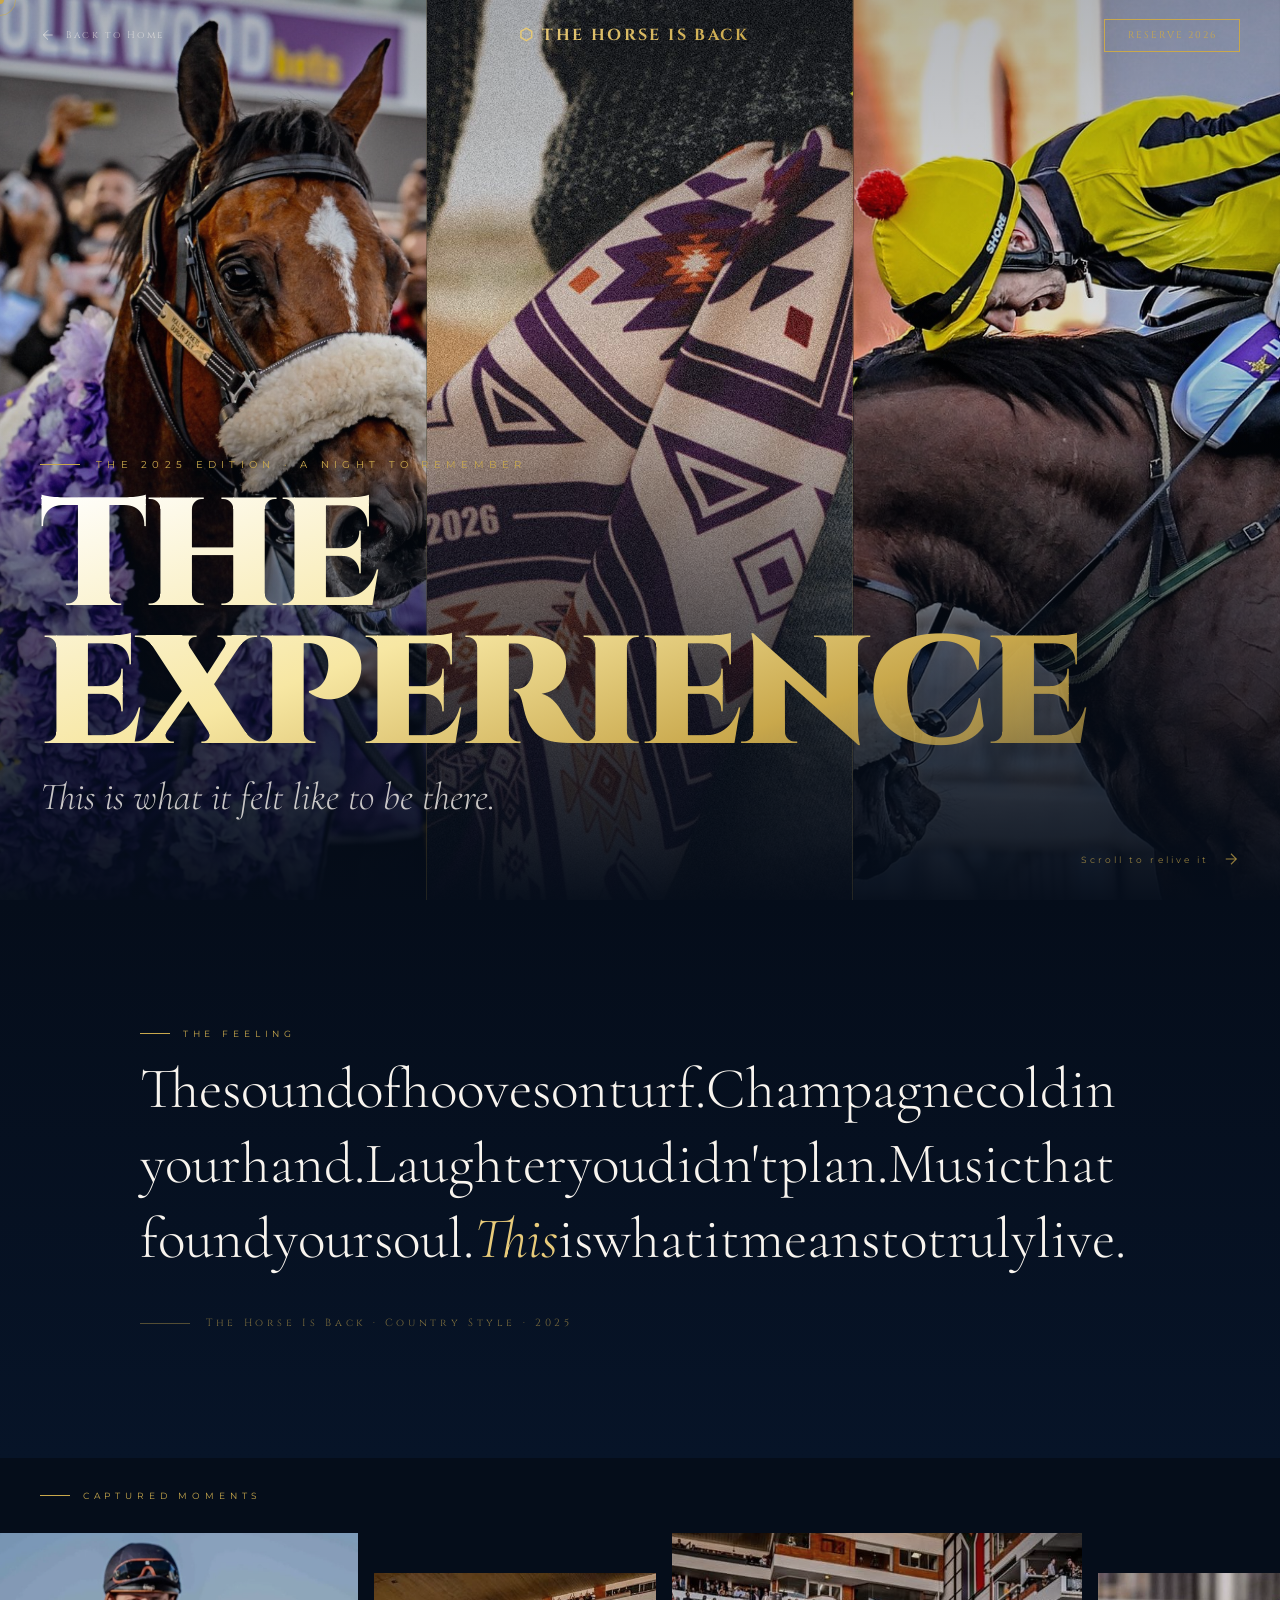
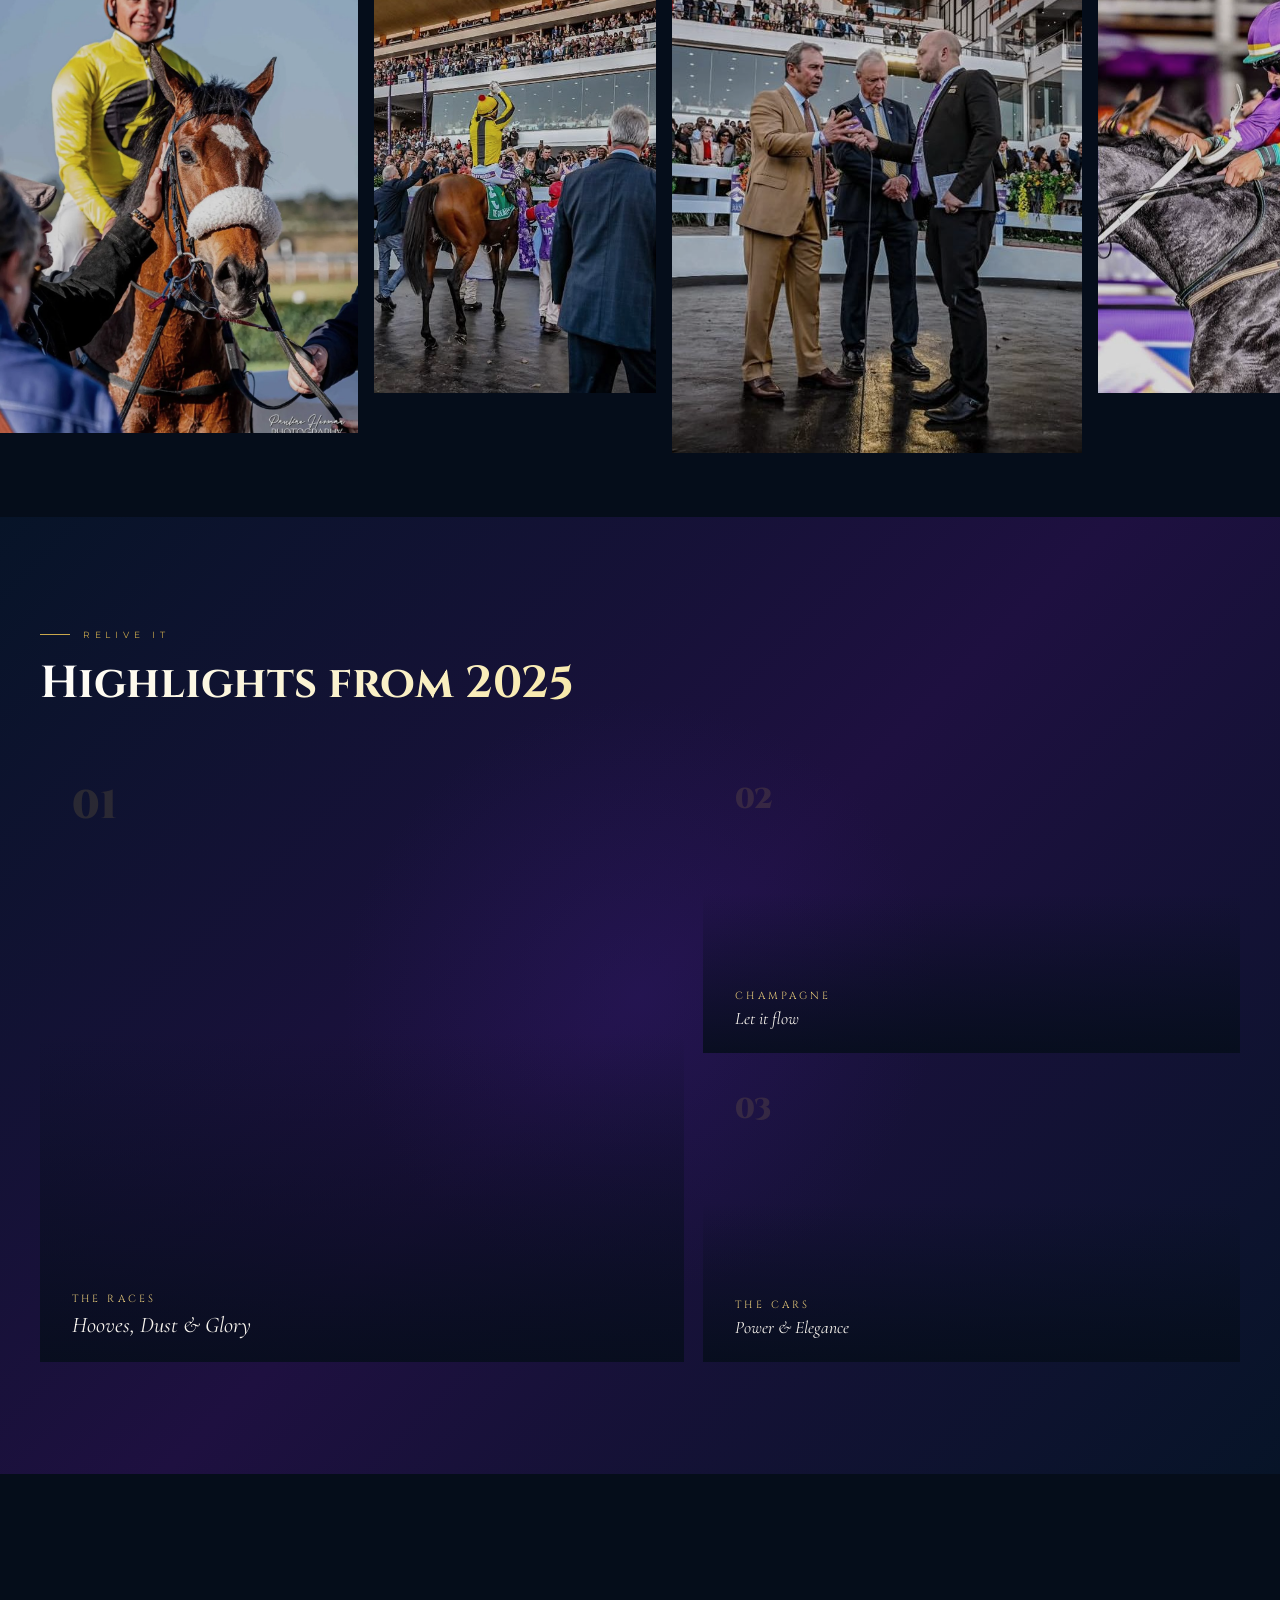
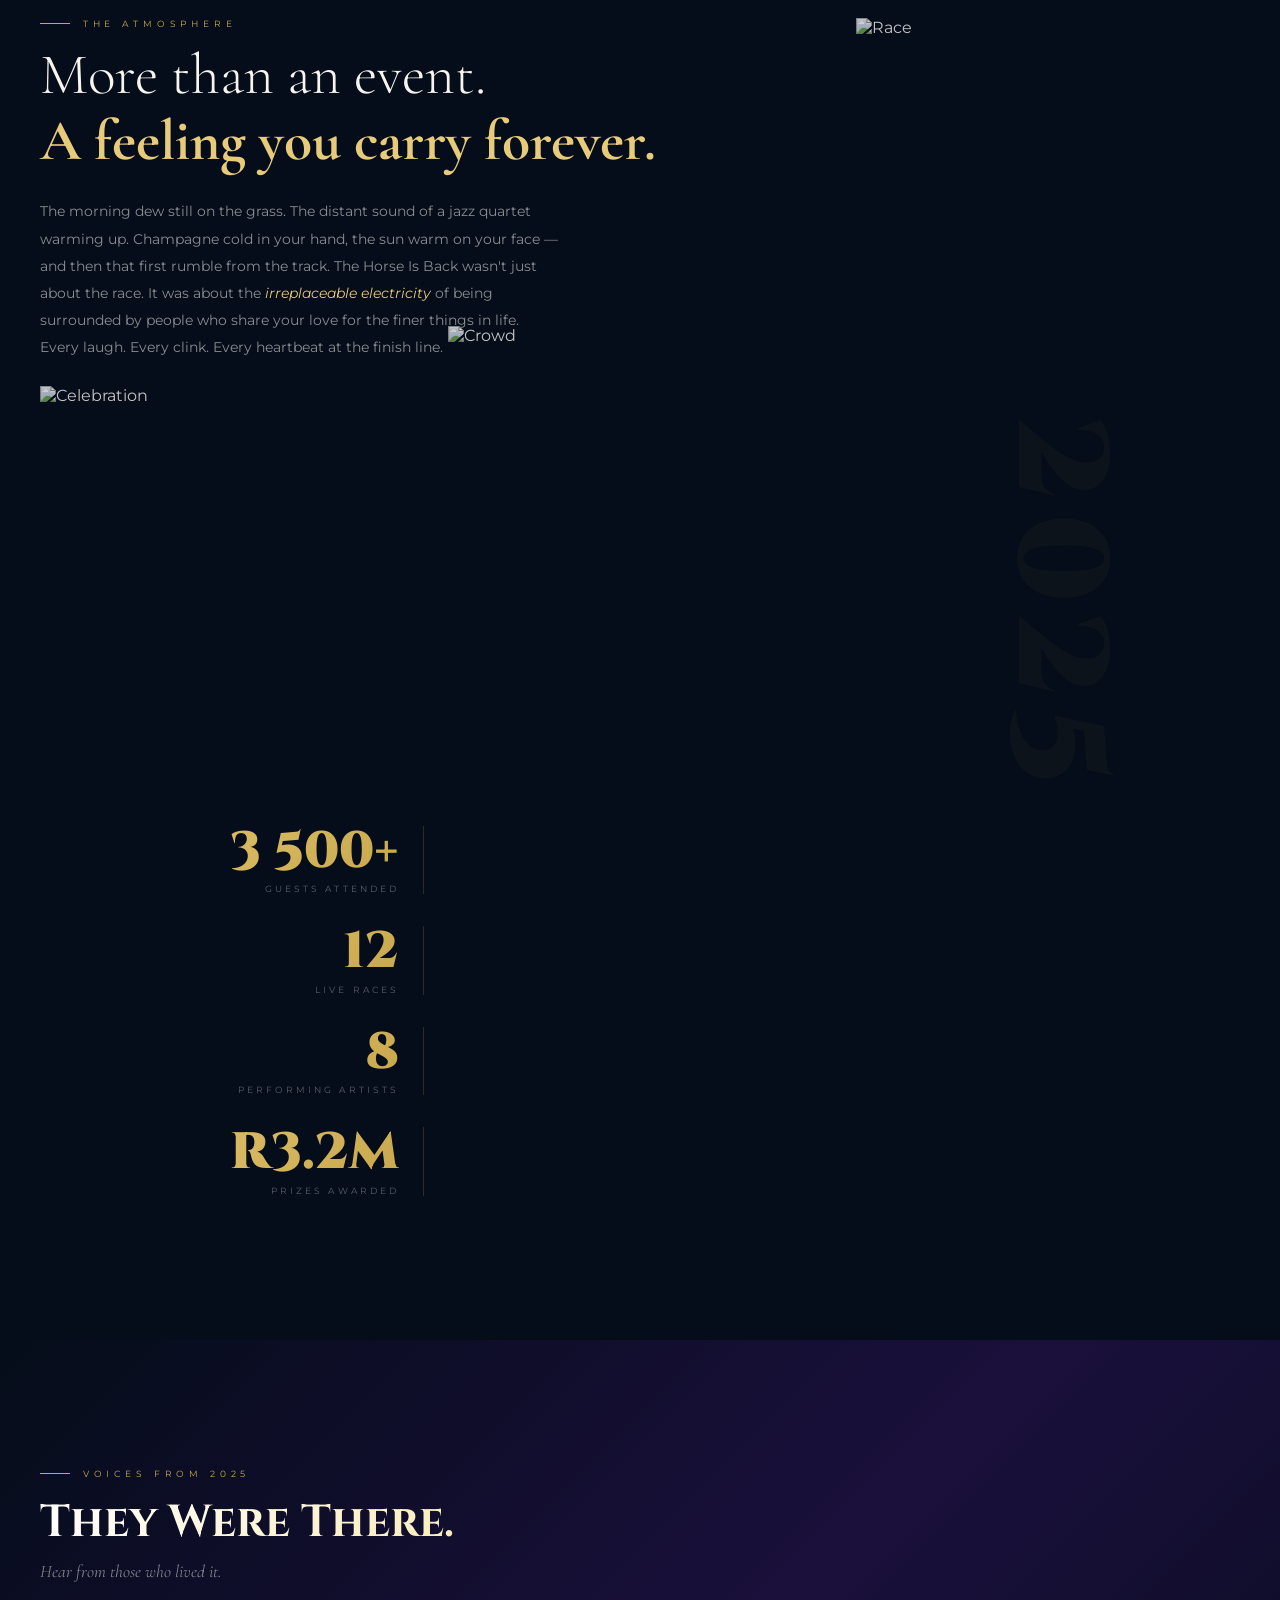
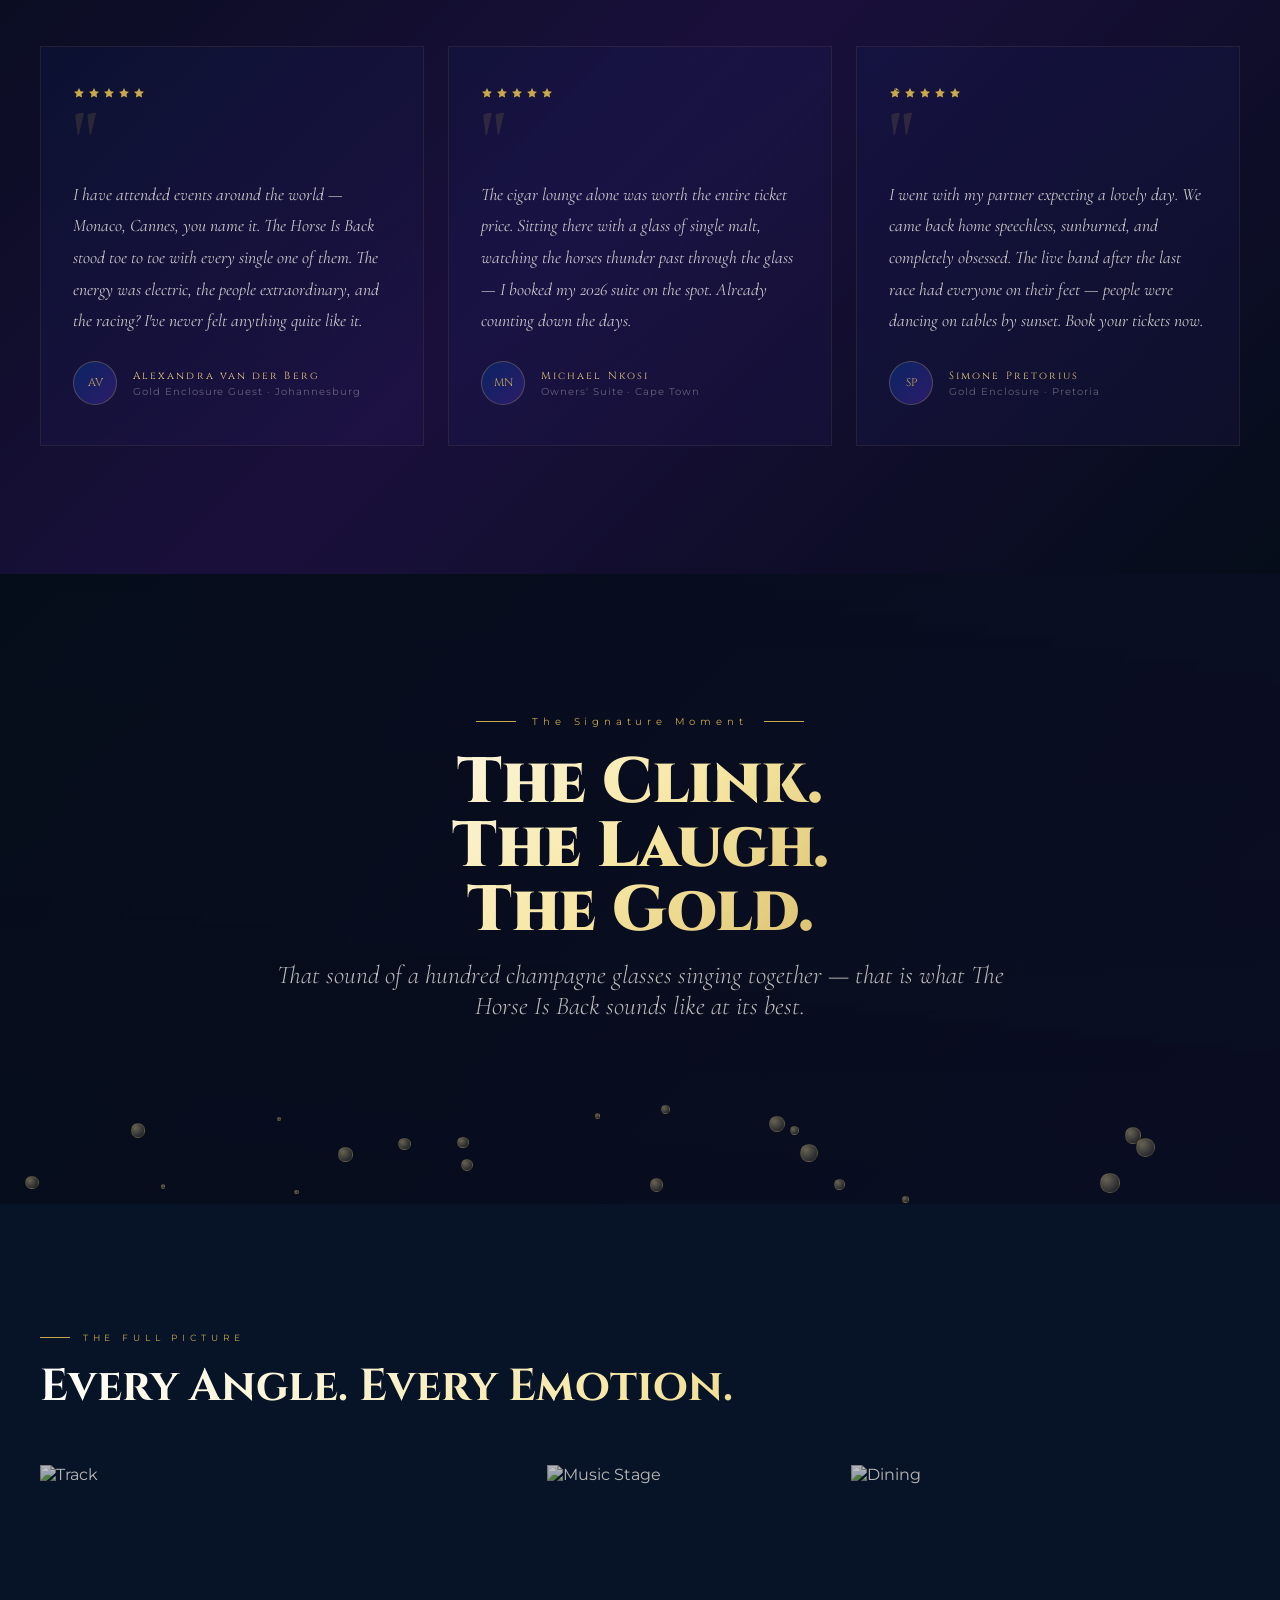
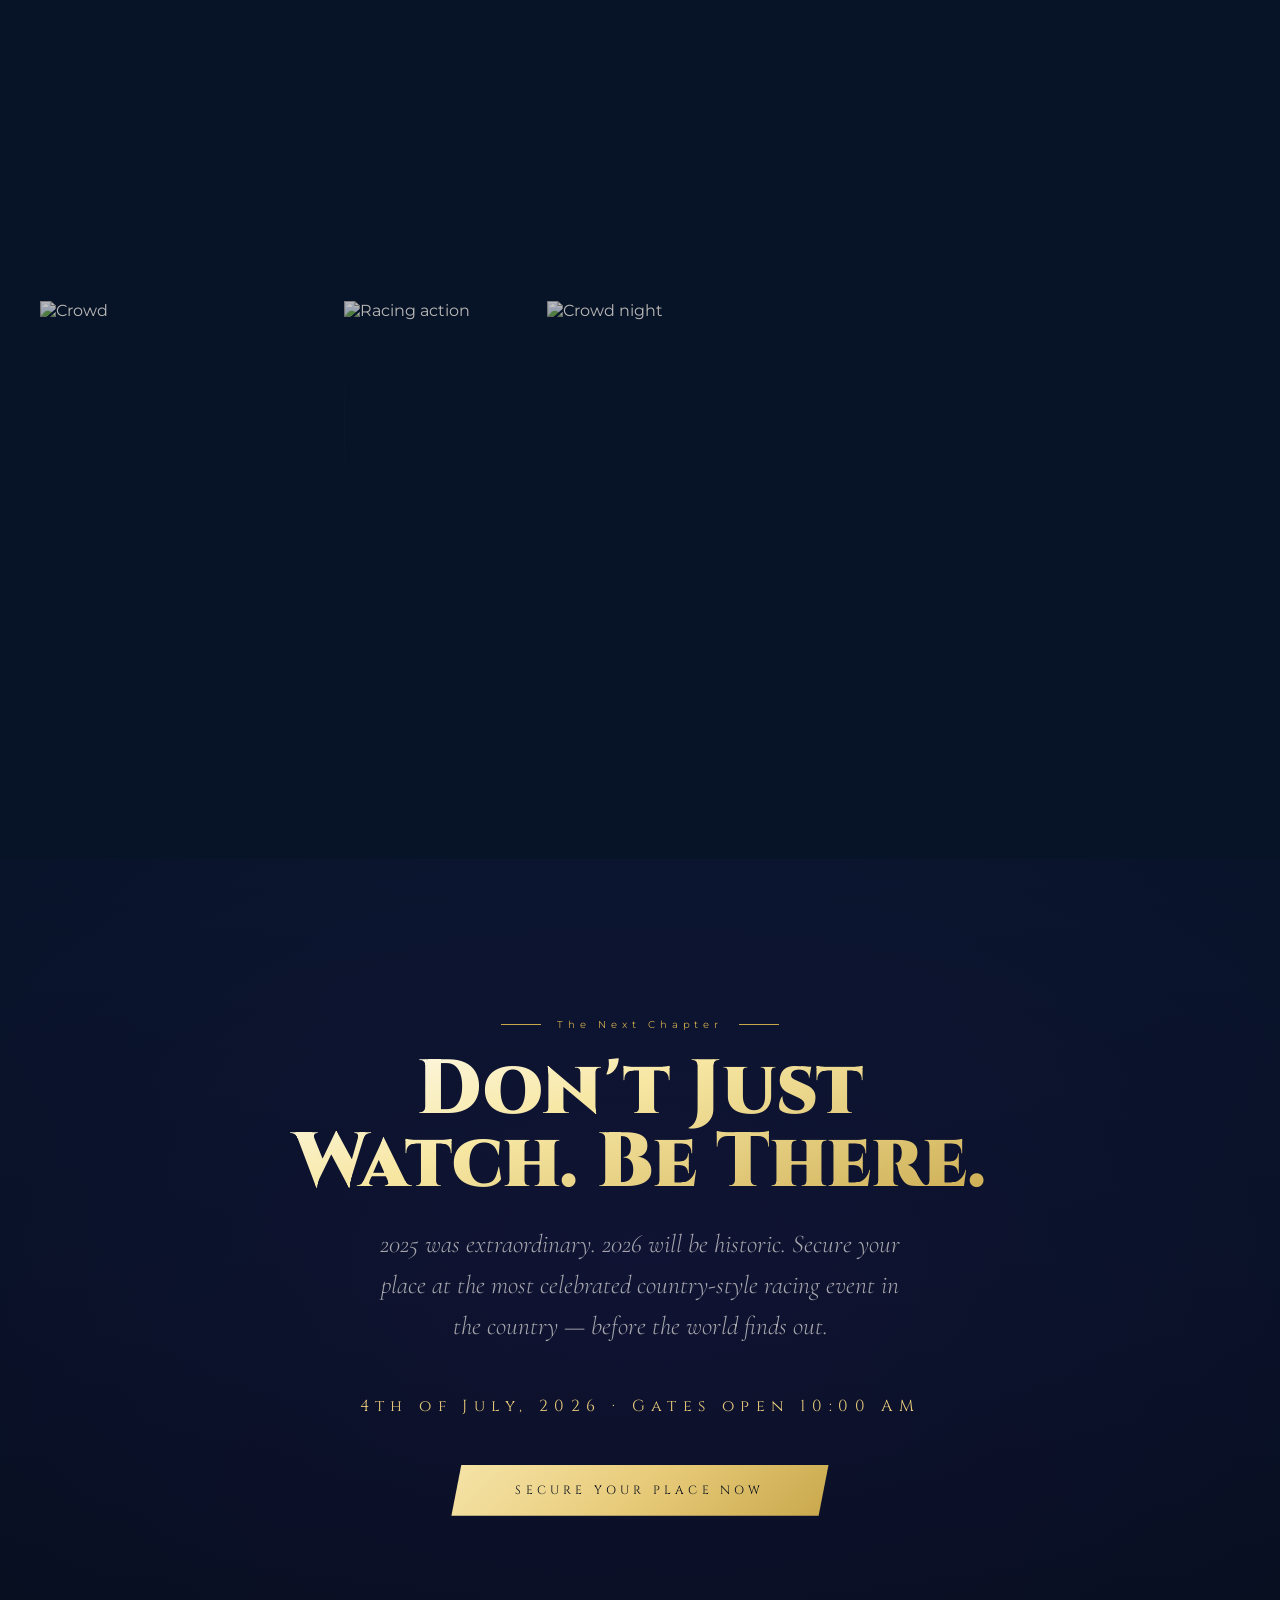
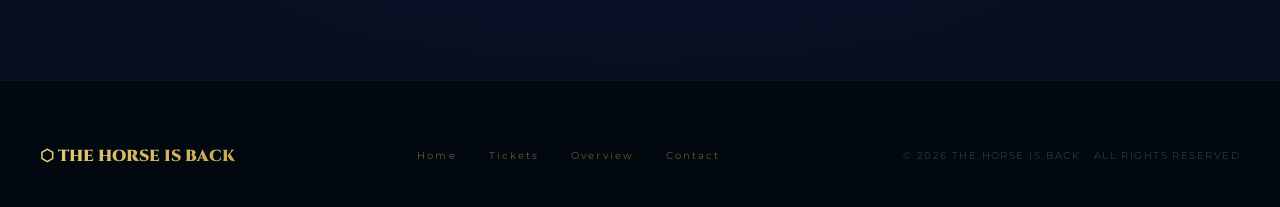
==== commit 58f6f595: "videos" ====
--- a/experience.html
+++ b/experience.html
@@ -426,7 +426,7 @@
 #testimonials{
   padding:8rem 2.5rem;
   background:linear-gradient(135deg,rgba(5,13,26,.98) 0%,rgba(29,16,64,.9) 50%,rgba(5,13,26,.98) 100%),
-  url('https://images.unsplash.com/photo-1534430480872-3498386e7856?w=1600&q=80') center/cover no-repeat fixed;
+  url('./assets/julyd.jpeg') center/cover no-repeat fixed;
   position:relative;
 }
 .testimonials-inner{max-width:1200px;margin:0 auto;}
@@ -745,13 +745,13 @@
 <section id="hero">
   <div class="hero-reel">
     <div class="hero-reel-col">
-      <img src="https://images.unsplash.com/photo-1598897516688-b3f82bc6c941?w=800&q=85" alt="Horse Racing"/>
+      <img src="assets/dbnj_files/horse.jpg" alt="Horse Racing"/>
     </div>
     <div class="hero-reel-col">
-      <img src="https://images.unsplash.com/photo-1578662996442-48f60103fc96?w=800&q=85" alt="Champagne"/>
+      <img src="assets/dbnj_files/jul1.jpg" alt="Champagne"/>
     </div>
     <div class="hero-reel-col">
-      <img src="https://images.unsplash.com/photo-1544636331-e26879cd4d9b?w=800&q=85" alt="Luxury Cars"/>
+      <img src="assets/dbnj_files/dj.jpg" alt="Luxury Cars"/>
     </div>
   </div>
   <div class="hero-overlay"></div>
@@ -792,7 +792,7 @@
   <div class="moments-track" id="moments-track">
 
     <div class="moment-card">
-      <img class="moment-img" src="https://images.unsplash.com/photo-1551969014-7d2c4cddf0b6?w=600&q=80" alt="Racing"/>
+      <img class="moment-img" src="assets/julyd.jpeg" alt="Racing"/>
       <div class="moment-overlay">
         <div class="moment-tag">THE TRACK</div>
         <div class="moment-caption">"Nothing compares to that thunder"</div>
@@ -800,7 +800,7 @@
     </div>
 
     <div class="moment-card">
-      <img class="moment-img" src="https://images.unsplash.com/photo-1470229722913-7c0e2dbbafd3?w=500&q=80" alt="Music"/>
+      <img class="moment-img" src="assets/6.jpeg" alt="Music"/>
       <div class="moment-overlay">
         <div class="moment-tag">LIVE MUSIC</div>
         <div class="moment-caption">"The crowd became one"</div>
@@ -808,7 +808,7 @@
     </div>
 
     <div class="moment-card">
-      <img class="moment-img" src="https://images.unsplash.com/photo-1567521464027-f127ff144326?w=700&q=80" alt="Fine dining"/>
+      <img class="moment-img" src="assets/5.jpeg" alt="Fine dining"/>
       <div class="moment-overlay">
         <div class="moment-tag">THE TABLE</div>
         <div class="moment-caption">"Every bite, a memory"</div>
@@ -816,7 +816,7 @@
     </div>
 
     <div class="moment-card">
-      <img class="moment-img" src="https://images.unsplash.com/photo-1614267861476-0d129972a0f4?w=500&q=80" alt="Celebration"/>
+      <img class="moment-img" src="assets/1.jpeg" alt="Celebration"/>
       <div class="moment-overlay">
         <div class="moment-tag">THE MOMENT</div>
         <div class="moment-caption">"Pure, unbridled joy"</div>
@@ -824,7 +824,7 @@
     </div>
 
     <div class="moment-card">
-      <img class="moment-img" src="https://images.unsplash.com/photo-1544636331-e26879cd4d9b?w=700&q=80" alt="Luxury cars"/>
+      <img class="moment-img" src="assets/2.jpeg" alt="Luxury cars"/>
       <div class="moment-overlay">
         <div class="moment-tag">PRESTIGE MOTORS</div>
         <div class="moment-caption">"Beauty in motion"</div>
@@ -832,7 +832,7 @@
     </div>
 
     <div class="moment-card">
-      <img class="moment-img" src="https://images.unsplash.com/photo-1578662996442-48f60103fc96?w=500&q=80" alt="Champagne"/>
+      <img class="moment-img" src="assets/3.jpeg" alt="Champagne"/>
       <div class="moment-overlay">
         <div class="moment-tag">THE TOAST</div>
         <div class="moment-caption">"To life, to luxury"</div>
@@ -840,7 +840,7 @@
     </div>
 
     <div class="moment-card">
-      <img class="moment-img" src="https://images.unsplash.com/photo-1528360983277-13d401cdc186?w=600&q=80" alt="Crowd"/>
+      <img class="moment-img" src="assets/4.jpeg" alt="Crowd"/>
       <div class="moment-overlay">
         <div class="moment-tag">THE PEOPLE</div>
         <div class="moment-caption">"Strangers became family"</div>
@@ -864,7 +864,7 @@
     <!-- Main video panel -->
     <div class="immersion-main reveal-left">
       <video class="vid-frame" autoplay muted loop playsinline
-        src="https://cdn.coverr.co/videos/coverr-a-black-horse-running-in-a-field-5540/1080p.mp4"
+        src="assets/videonjaloss.mp4"
         poster="https://images.unsplash.com/photo-1598897516688-b3f82bc6c941?w=900&q=80">
       </video>
       <div class="vid-overlay">
@@ -879,7 +879,7 @@
     <!-- Side top -->
     <div class="immersion-side-top reveal-right">
       <video class="vid-frame" autoplay muted loop playsinline
-        src="https://cdn.coverr.co/videos/coverr-pouring-champagne-into-glasses-7792/1080p.mp4"
+        src="assets/njalosvid.mp4"
         poster="https://images.unsplash.com/photo-1578662996442-48f60103fc96?w=600&q=80">
       </video>
       <div class="vid-overlay">
@@ -894,7 +894,7 @@
     <!-- Side bottom -->
     <div class="immersion-side-bot reveal-right" style="transition-delay:.15s;">
       <video class="vid-frame" autoplay muted loop playsinline
-        src="https://cdn.coverr.co/videos/coverr-luxury-car-6743/1080p.mp4"
+        src="assets/vidnjalo.mp4"
         poster="https://images.unsplash.com/photo-1544636331-e26879cd4d9b?w=600&q=80">
       </video>
       <div class="vid-overlay">
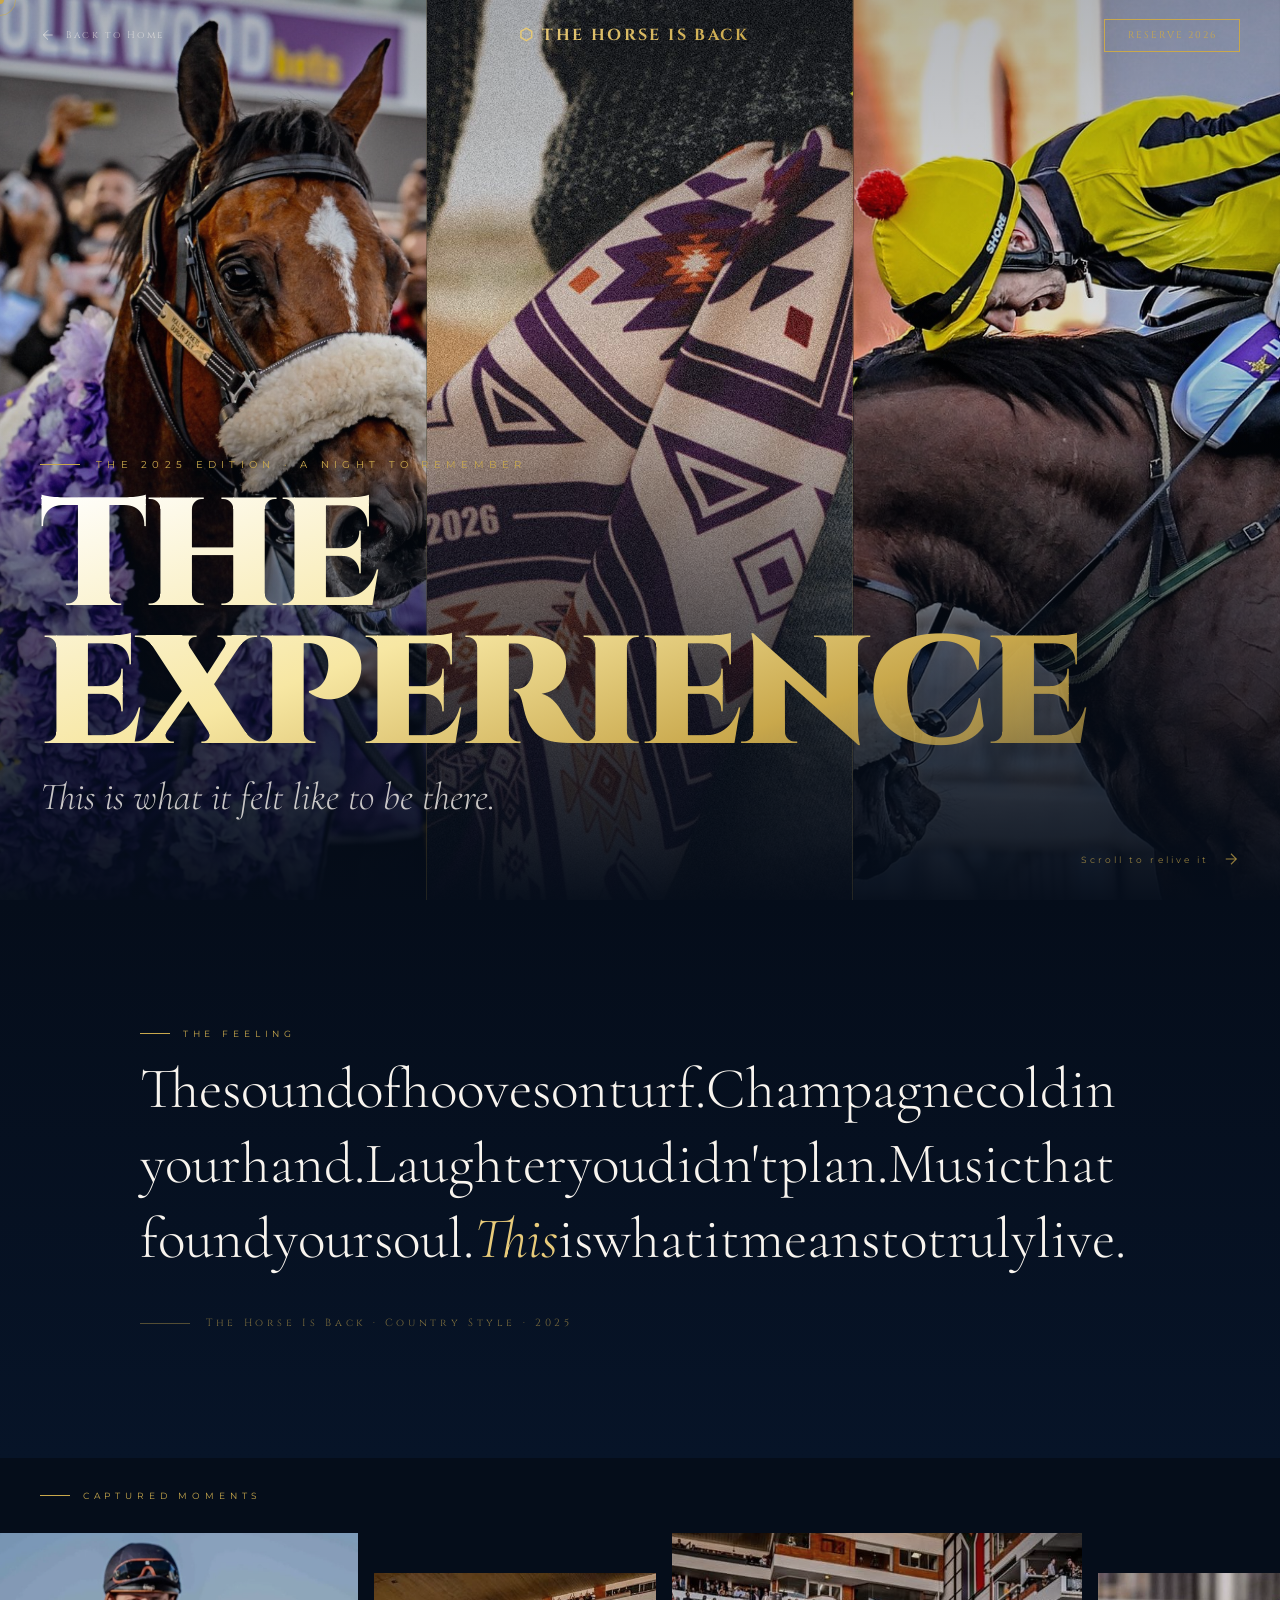
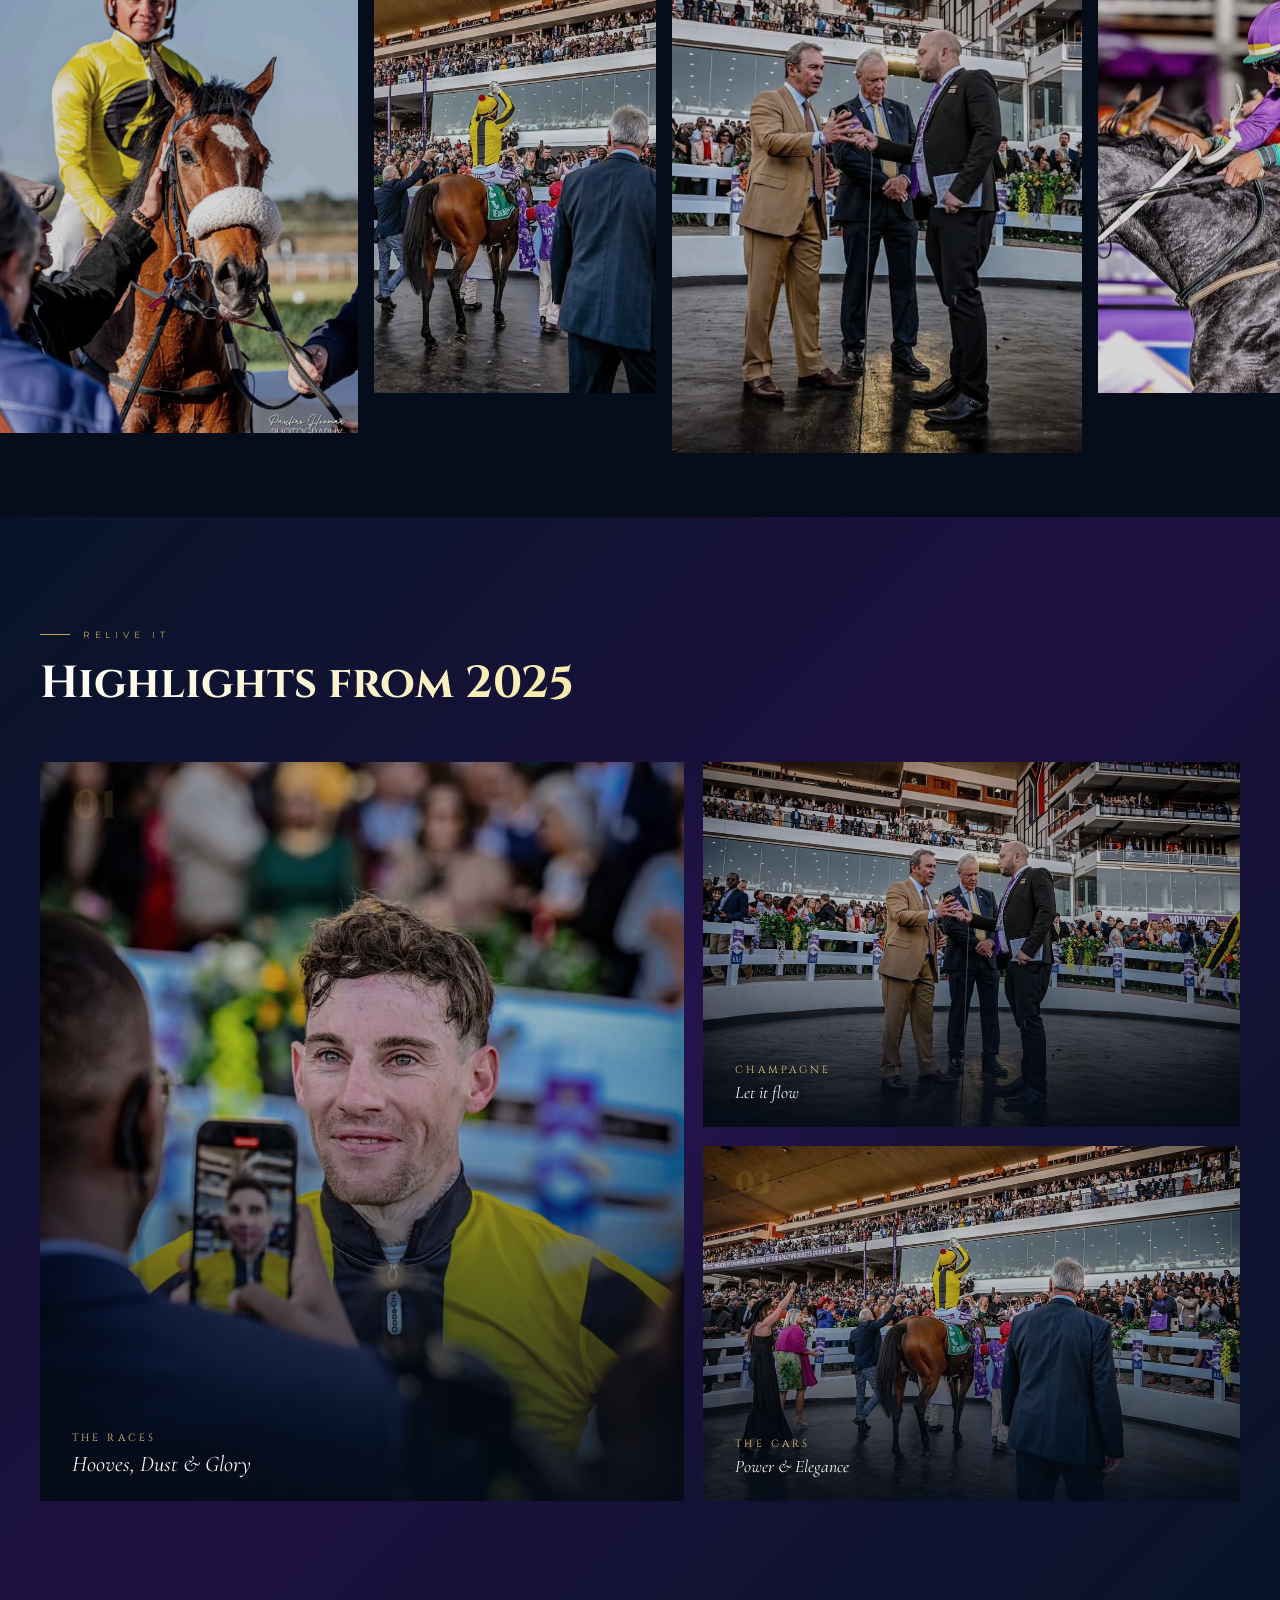
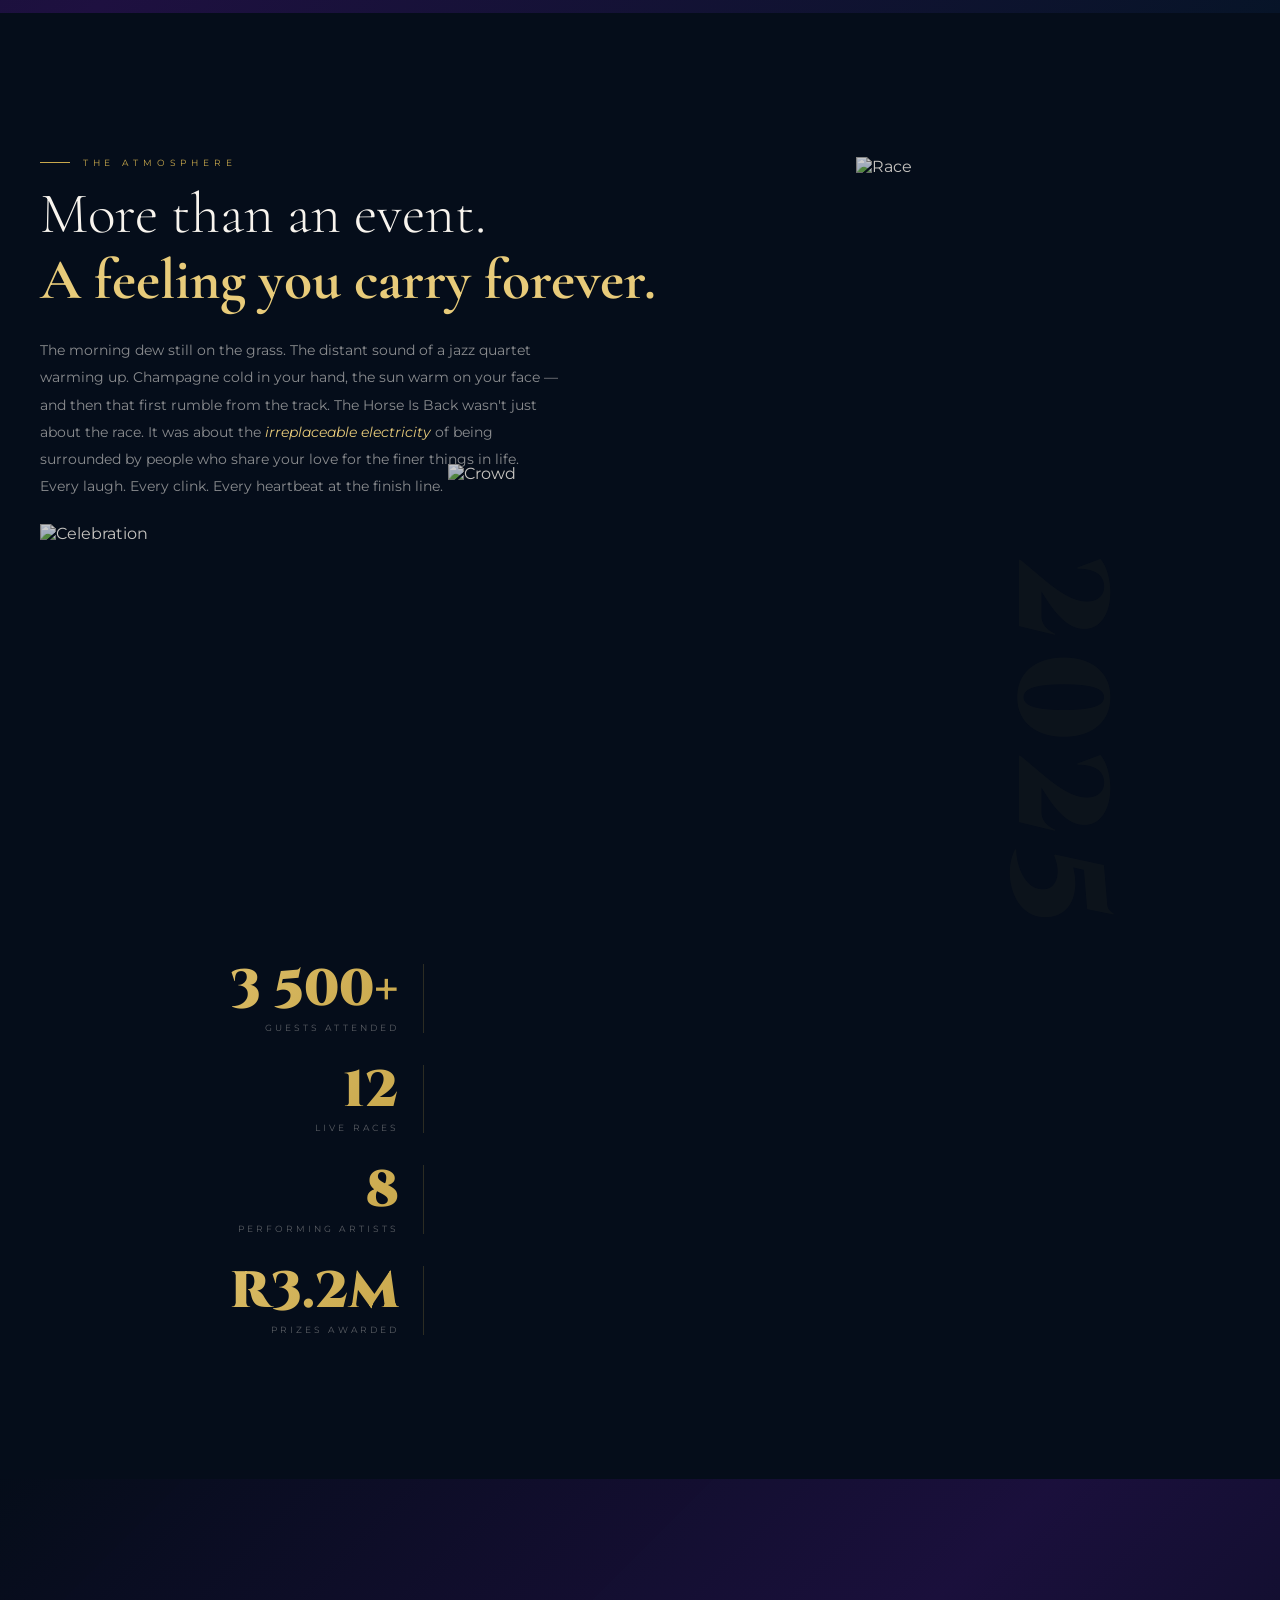
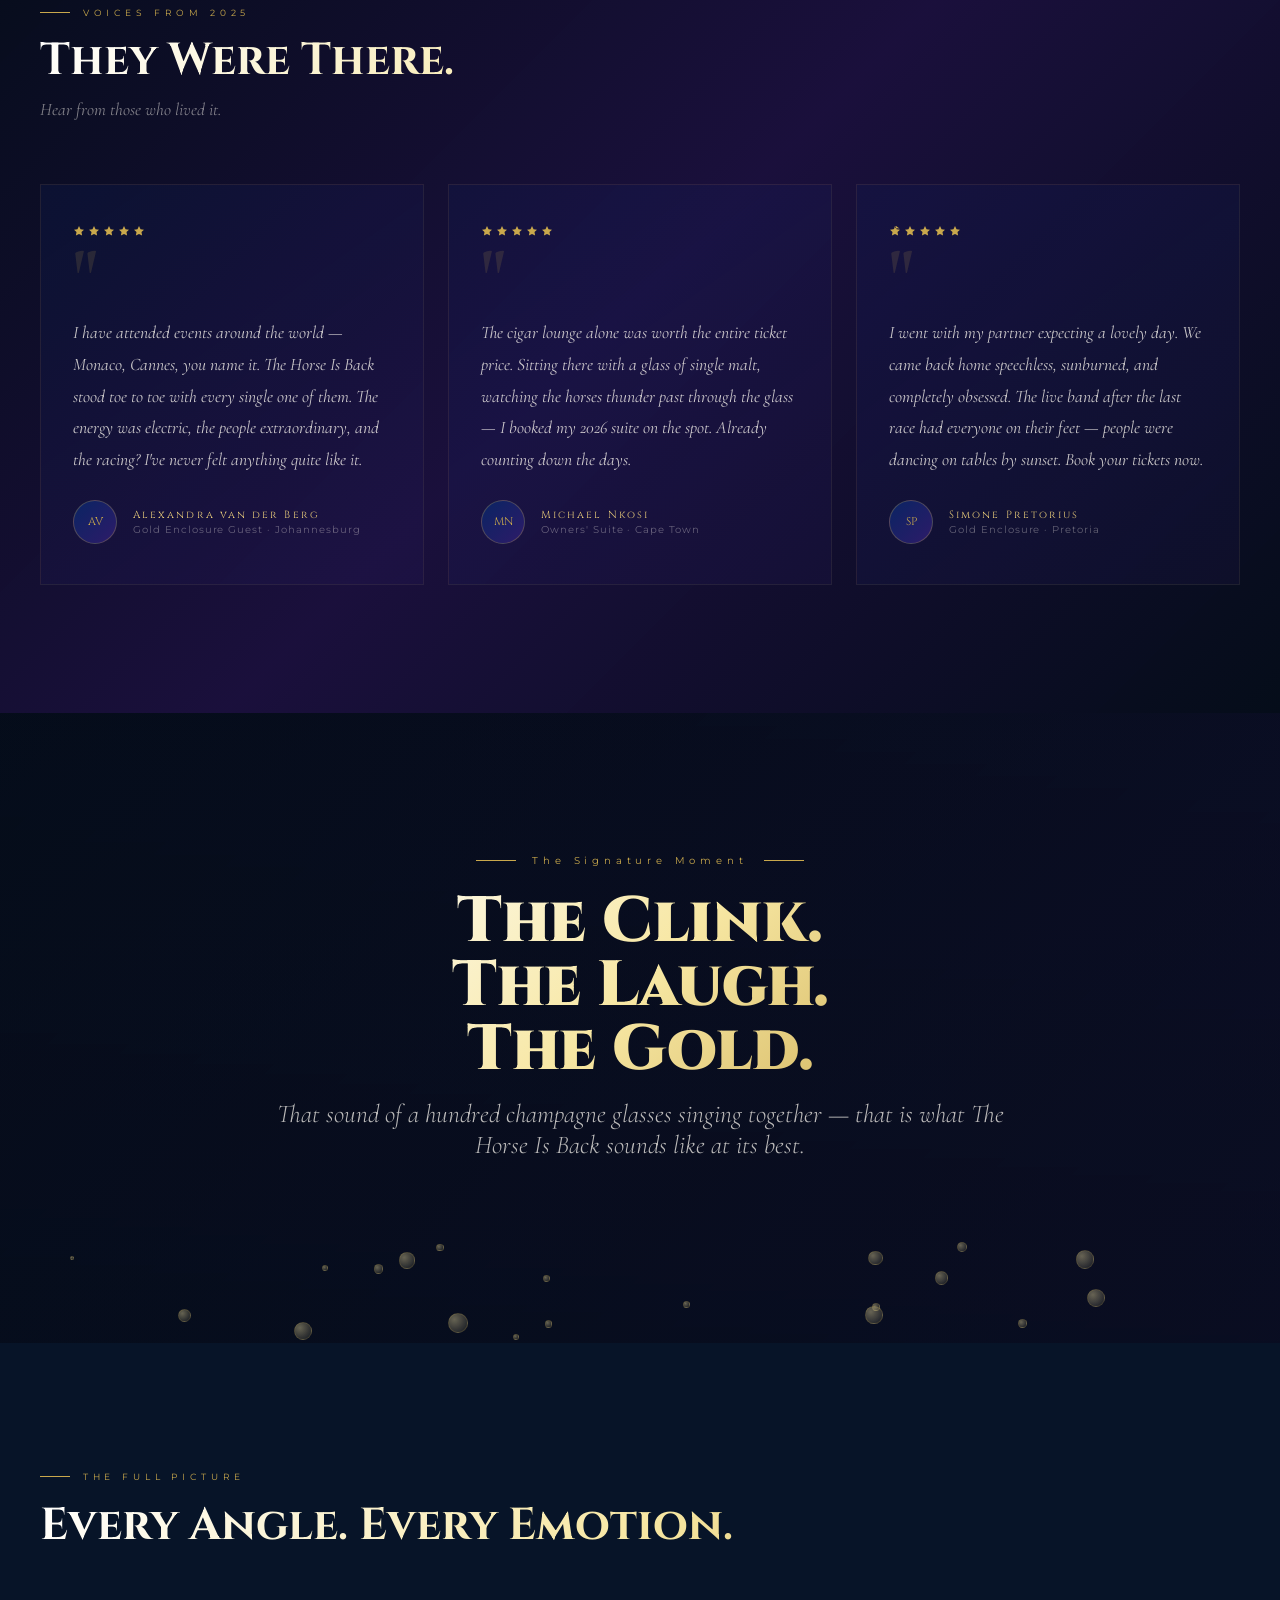
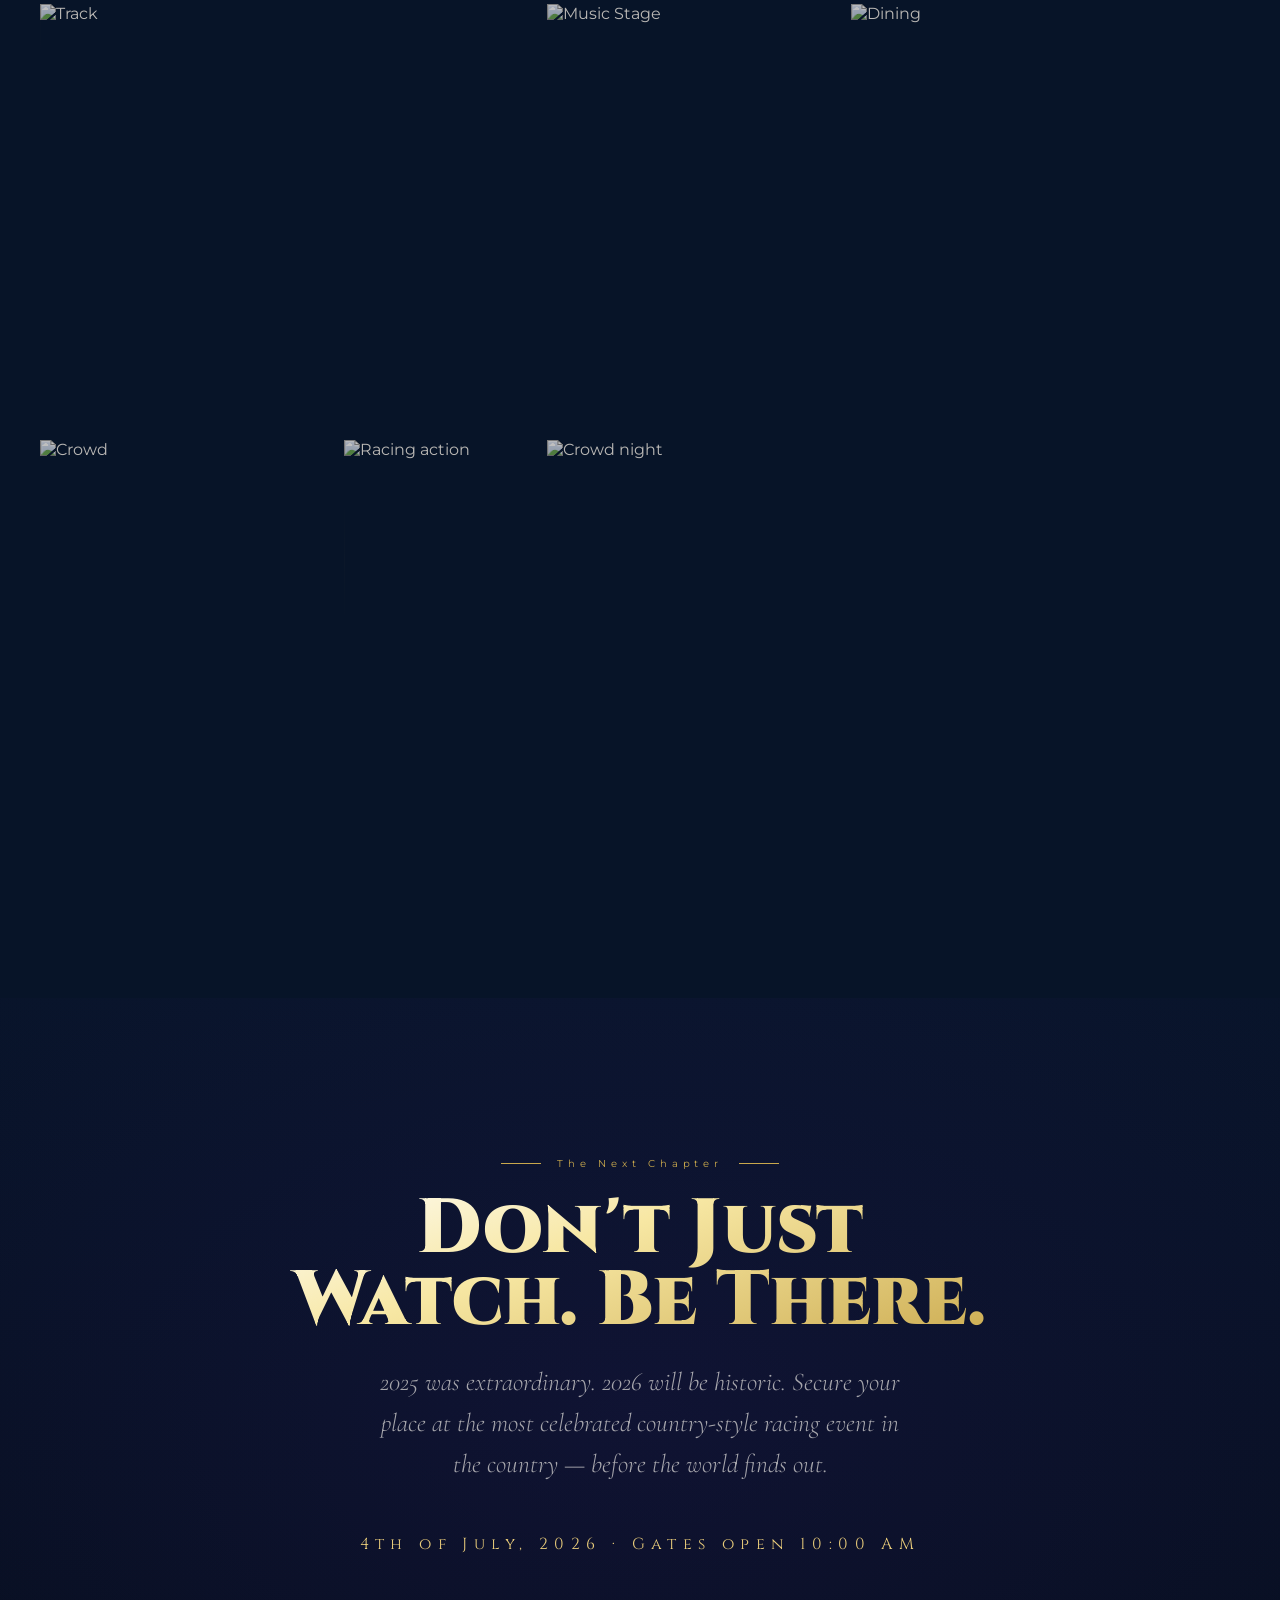
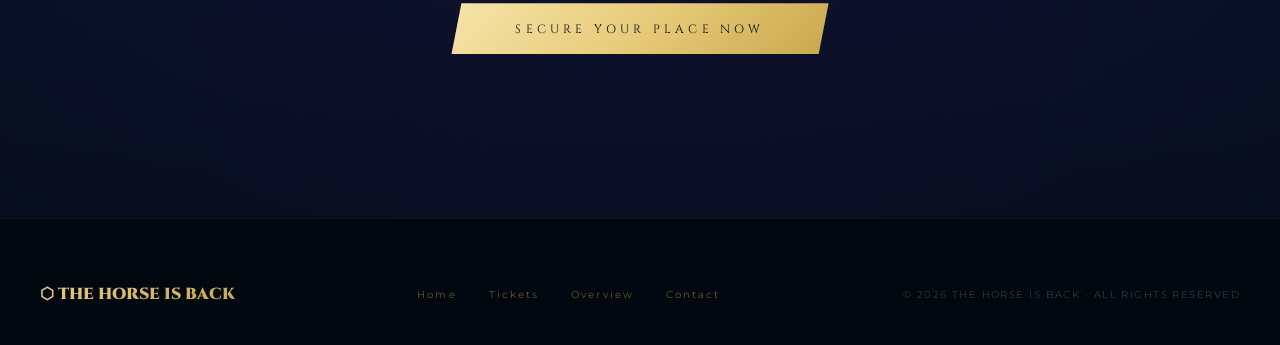
==== commit bece4578: "change" ====
--- a/experience.html
+++ b/experience.html
@@ -865,7 +865,7 @@
     <div class="immersion-main reveal-left">
       <video class="vid-frame" autoplay muted loop playsinline
         src="assets/videonjaloss.mp4"
-        poster="https://images.unsplash.com/photo-1598897516688-b3f82bc6c941?w=900&q=80">
+        poster="assets/4.jpeg">
       </video>
       <div class="vid-overlay">
         <div class="vid-number">01</div>
@@ -880,7 +880,7 @@
     <div class="immersion-side-top reveal-right">
       <video class="vid-frame" autoplay muted loop playsinline
         src="assets/njalosvid.mp4"
-        poster="https://images.unsplash.com/photo-1578662996442-48f60103fc96?w=600&q=80">
+        poster="assets/5.jpeg">
       </video>
       <div class="vid-overlay">
         <div class="vid-number" style="font-size:1.8rem;">02</div>
@@ -895,7 +895,7 @@
     <div class="immersion-side-bot reveal-right" style="transition-delay:.15s;">
       <video class="vid-frame" autoplay muted loop playsinline
         src="assets/vidnjalo.mp4"
-        poster="https://images.unsplash.com/photo-1544636331-e26879cd4d9b?w=600&q=80">
+        poster="assets/6.jpeg">
       </video>
       <div class="vid-overlay">
         <div class="vid-number" style="font-size:1.8rem;">03</div>
